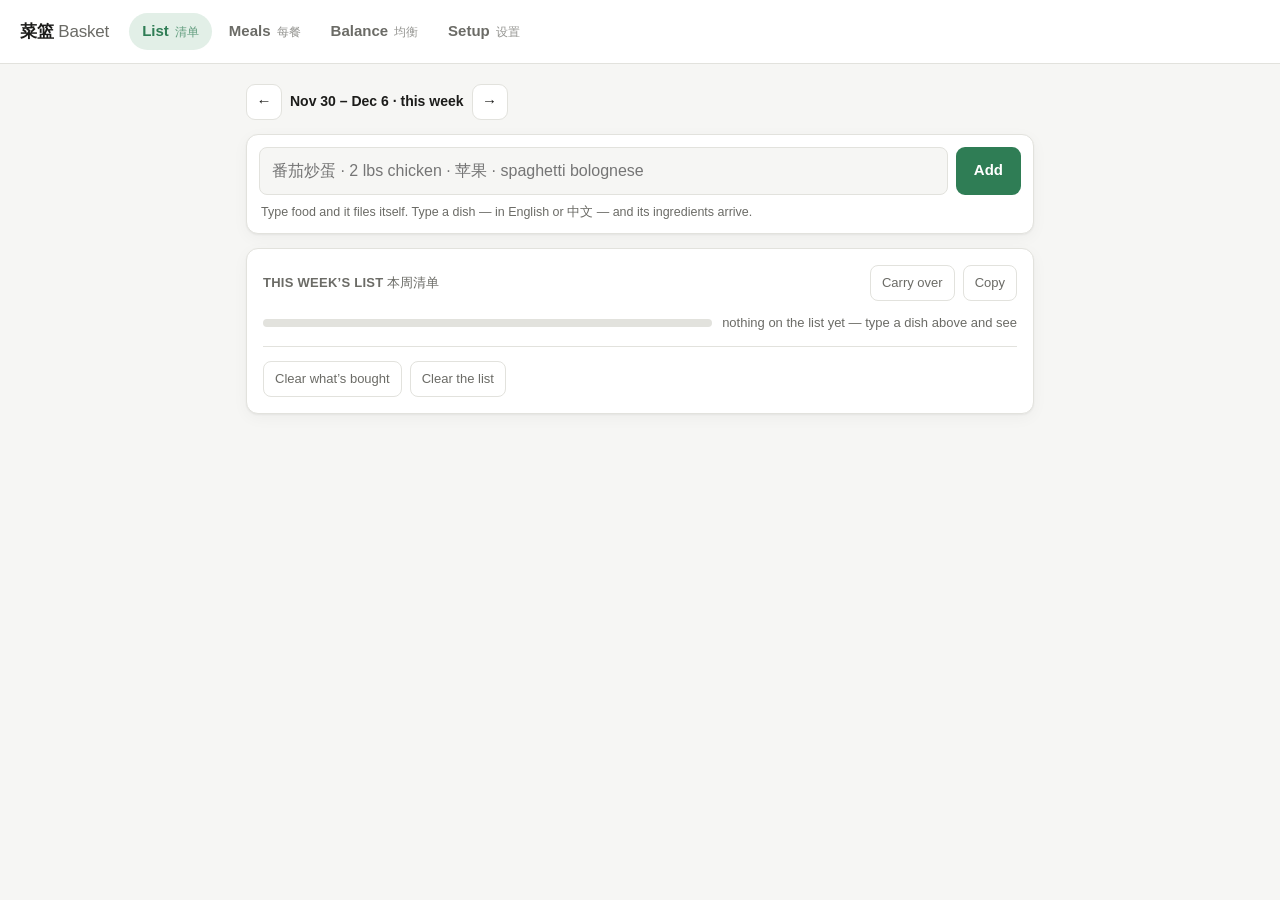
==== grocery/index.html @ 5fa89d5d "Add 菜篮 Basket: a self-sorting weekly grocery list with meal balance A phone-first grocery list that " ====
<!doctype html>
<html lang="en">
<head>
<meta charset="utf-8">
<meta name="viewport" content="width=device-width, initial-scale=1, viewport-fit=cover">
<meta name="theme-color" content="#f6f6f4">
<title>菜篮 Basket — weekly grocery list &amp; balance</title>
<link rel="stylesheet" href="styles.css">
</head>
<body>

<header class="topbar">
  <div class="brand">菜篮 <span>Basket</span></div>
  <nav class="tabs" id="tabs">
    <button class="tab is-active" data-view="list"><b>List</b><i>清单</i></button>
    <button class="tab" data-view="meals"><b>Meals</b><i>每餐</i></button>
    <button class="tab" data-view="week"><b>Balance</b><i>均衡</i></button>
    <button class="tab" data-view="setup"><b>Setup</b><i>设置</i></button>
  </nav>
</header>

<main>

<!-- ─────────────────────────── LIST ─────────────────────────── -->
<section id="view-list" class="view is-active">

  <div class="weeknav">
    <button class="icon" id="weekPrev" title="Previous week">&larr;</button>
    <span class="weeklabel" id="weekLabel">—</span>
    <button class="icon" id="weekNext" title="Next week">&rarr;</button>
    <div class="spacer"></div>
    <button class="chip" id="goThisWeek">This week 本周</button>
  </div>

  <div class="addbar">
    <div class="addrow">
      <input id="addInput" type="text" autocomplete="off" enterkeyhint="done"
             placeholder="番茄炒蛋 · 2 lbs chicken · 苹果 · spaghetti bolognese">
      <button class="add" id="addBtn">Add</button>
    </div>
    <p class="addhint" id="addHint">Type food and it files itself. Type a dish — in English or 中文 — and its ingredients arrive.</p>
    <div class="suggests" id="suggests"></div>
  </div>

  <div class="card">
    <div class="cardhead">
      <h2>This week&rsquo;s list <span class="zh">本周清单</span></h2>
      <div class="cardhead-actions">
        <button class="ghost" id="carryOver" title="Bring last week's unbought items forward">Carry over</button>
        <button class="ghost" id="copyList">Copy</button>
      </div>
    </div>
    <div class="listmeta">
      <div class="bar"><i id="listBar"></i></div>
      <span class="muted" id="listCount">nothing on the list yet</span>
    </div>
    <div id="sections"></div>
    <div class="staples" id="staples"></div>
    <div class="cardhead-actions listfoot">
      <button class="ghost" id="clearGot">Clear what&rsquo;s bought</button>
      <button class="ghost danger" id="clearAll">Clear the list</button>
    </div>
  </div>

</section>

<!-- ─────────────────────────── MEALS ────────────────────────── -->
<section id="view-meals" class="view">

  <div class="weeknav">
    <button class="icon" id="mWeekPrev" title="Previous week">&larr;</button>
    <span class="weeklabel" id="mWeekLabel">—</span>
    <button class="icon" id="mWeekNext" title="Next week">&rarr;</button>
    <div class="spacer"></div>
    <button class="chip" id="goToday">Today 今天</button>
  </div>

  <div class="daychips" id="dayChips"></div>

  <div class="dayhead">
    <h1 id="mealDayTitle">—</h1>
    <p class="sub" id="mealDaySub"></p>
  </div>

  <div id="mealList"></div>

  <div class="card">
    <div class="cardhead"><h2>Shopping <span class="zh">采购</span></h2></div>
    <p class="sub">Everything written on this day, turned into ingredients on this week&rsquo;s list.</p>
    <div class="cardhead-actions listfoot">
      <button class="ghost" id="dayToList">Send this day to the list</button>
      <button class="ghost" id="copyDay">Copy the day</button>
    </div>
  </div>

</section>

<!-- ────────────────────────── BALANCE ───────────────────────── -->
<section id="view-week" class="view">

  <div class="weeknav">
    <button class="icon" id="bWeekPrev" title="Previous week">&larr;</button>
    <span class="weeklabel" id="bWeekLabel">—</span>
    <button class="icon" id="bWeekNext" title="Next week">&rarr;</button>
    <div class="spacer"></div>
    <button class="chip" id="bThisWeek">This week 本周</button>
  </div>

  <div class="card scorecard">
    <div class="score">
      <div class="scorering" id="scoreRing"><span id="scorePct">0%</span></div>
    </div>
    <div class="scoretext">
      <h1 id="scoreHeadline">—</h1>
      <p class="sub" id="scoreSub"></p>
    </div>
  </div>

  <div class="card">
    <div class="cardhead"><h2>Every food group <span class="zh">六大类</span></h2></div>
    <div class="cats" id="balanceGroups"></div>
  </div>

  <div class="card">
    <div class="cardhead"><h2>The week, day by day <span class="zh">每日</span></h2></div>
    <div class="heat" id="balanceGrid"></div>
  </div>

  <div class="card">
    <div class="cardhead"><h2>Every meal <span class="zh">每餐</span></h2></div>
    <p class="sub">A meal is full when it carries vegetables, protein and a grain.</p>
    <div class="heat" id="mealMatrix"></div>
    <div class="mealstats" id="mealStats"></div>
  </div>

  <div class="card advice">
    <div class="cardhead">
      <h2>What to fix <span class="zh">下周建议</span></h2>
      <div class="cardhead-actions"><button class="ghost" id="copyReport">Copy report</button></div>
    </div>
    <ol class="advicelist" id="adviceList"></ol>
  </div>

</section>

<!-- ─────────────────────────── SETUP ────────────────────────── -->
<section id="view-setup" class="view">

  <div class="card">
    <div class="cardhead">
      <h2>Daily targets <span class="zh">每日目标</span></h2>
      <div class="cardhead-actions"><button class="ghost" id="resetTargets">Reset</button></div>
    </div>
    <p class="sub">Servings a day. The weekly goal is seven times these.</p>
    <div class="goals" id="targetInputs"></div>
  </div>

  <div class="card">
    <div class="cardhead"><h2>Teach it <span class="zh">自定义分类</span></h2></div>
    <p class="sub">Anything it filed under <b>Other</b> is listed here. Give it a section and its food groups once and it remembers.</p>
    <div id="teachList"></div>
  </div>

  <div class="card">
    <div class="cardhead"><h2>What it knows <span class="zh">词库</span></h2></div>
    <p class="sub" id="lexStats">—</p>
    <details>
      <summary>The dishes it can shop for</summary>
      <div class="dishlist" id="dishList"></div>
    </details>
  </div>

  <div class="card">
    <div class="cardhead"><h2>Backup <span class="zh">备份</span></h2></div>
    <p class="sub">Everything lives in this browser only. Export now and then.</p>
    <div class="cardhead-actions">
      <button class="ghost" id="exportData">Export JSON</button>
      <label class="ghost filelabel">Import JSON<input type="file" id="importData" accept="application/json" hidden></label>
      <button class="ghost danger" id="wipeData">Erase everything</button>
    </div>
  </div>

</section>

</main>

<div class="toast" id="toast"></div>

<script src="data.js"></script>
<script src="app.js"></script>
</body>
</html>
---- grocery/styles.css ----
/* ── tokens ─────────────────────────────────────────────── */
:root {
  color-scheme: light dark;
  --bg:        #f6f6f4;
  --panel:     #ffffff;
  --ink:       #1c1c1a;
  --ink-soft:  #6b6b66;
  --line:      #e2e2dd;
  --accent:    #2f7d55;
  --accent-sf: #e2efe7;
  --good:      #3f8f66;
  --warn:      #b8860b;
  --bad:       #b4453c;
  --radius:    12px;
  --shadow:    0 1px 2px rgba(0,0,0,.05), 0 4px 16px rgba(0,0,0,.04);
  --tabh:      0px;
}
@media (prefers-color-scheme: dark) {
  :root {
    --bg:       #12140f;
    --panel:    #1b1d18;
    --ink:      #eceade;
    --ink-soft: #97998d;
    --line:     #31342b;
    --accent:   #6fc292;
    --accent-sf:#22301f;
    --good:     #6fbf92;
    --warn:     #d9ae4a;
    --bad:      #e0776c;
    --shadow:   0 1px 2px rgba(0,0,0,.3), 0 4px 16px rgba(0,0,0,.25);
  }
}

* { box-sizing: border-box; }
body {
  margin: 0;
  background: var(--bg);
  color: var(--ink);
  font: 15px/1.5 ui-sans-serif, -apple-system, "Segoe UI", Inter, "PingFang SC",
        "Hiragino Sans GB", "Microsoft YaHei", Roboto, sans-serif;
  -webkit-font-smoothing: antialiased;
  -webkit-text-size-adjust: 100%;
}
.zh { color: var(--ink-soft); font-weight: 400; }

/* ── top bar ────────────────────────────────────────────── */
.topbar {
  display: flex; align-items: center; gap: 20px;
  padding: 13px 20px;
  border-bottom: 1px solid var(--line);
  background: var(--panel);
  position: sticky; top: 0; z-index: 20;
}
.brand { font-weight: 650; letter-spacing: -.01em; font-size: 17px; }
.brand span { color: var(--ink-soft); font-weight: 500; }
.tabs { display: flex; gap: 4px; }
.tab {
  border: 0; background: transparent; color: var(--ink-soft);
  padding: 7px 13px; border-radius: 999px; cursor: pointer;
  font: inherit; font-weight: 500; display: flex; align-items: baseline; gap: 6px;
}
.tab i { font-style: normal; font-size: 12px; opacity: .7; }
.tab:hover { color: var(--ink); background: var(--bg); }
.tab.is-active { background: var(--accent-sf); color: var(--accent); }

main { max-width: 820px; margin: 0 auto; padding: 20px 16px calc(90px + var(--tabh)); }
.view { display: none; }
.view.is-active { display: block; }

/* ── shared bits ────────────────────────────────────────── */
.card {
  background: var(--panel);
  border: 1px solid var(--line);
  border-radius: var(--radius);
  padding: 16px;
  margin-bottom: 14px;
  box-shadow: var(--shadow);
}
.cardhead {
  display: flex; align-items: center; justify-content: space-between;
  gap: 10px; margin-bottom: 12px; flex-wrap: wrap;
}
.cardhead h2 {
  margin: 0; font-size: 13px; font-weight: 600; letter-spacing: .02em;
  text-transform: uppercase; color: var(--ink-soft);
}
.cardhead h2 .zh { text-transform: none; letter-spacing: 0; }
.cardhead-actions { display: flex; gap: 8px; flex-wrap: wrap; align-items: center; }
.listfoot { margin-top: 14px; padding-top: 14px; border-top: 1px solid var(--line); }
h1 { font-size: 22px; margin: 0; letter-spacing: -.02em; }
.sub { color: var(--ink-soft); margin: 4px 0 0; font-size: 14px; }
.muted { color: var(--ink-soft); font-size: 13px; }
.spacer { flex: 1; }
details summary { cursor: pointer; color: var(--ink-soft); font-size: 13px; }

button, input, textarea, select { font: inherit; color: inherit; }
input, select, textarea {
  background: var(--bg); border: 1px solid var(--line);
  border-radius: 8px; padding: 8px 10px;
}
.icon {
  width: 36px; height: 36px; border-radius: 9px; cursor: pointer; flex: none;
  border: 1px solid var(--line); background: var(--panel);
}
.icon:hover { background: var(--bg); }
.chip {
  border: 1px solid var(--line); background: var(--panel); color: var(--ink-soft);
  padding: 7px 13px; border-radius: 999px; cursor: pointer; font-weight: 500; font-size: 13px;
}
.chip:hover { color: var(--ink); }
.ghost {
  border: 1px solid var(--line); background: transparent; color: var(--ink-soft);
  padding: 7px 11px; border-radius: 8px; cursor: pointer; font-size: 13px; font-weight: 500;
}
.ghost:hover { color: var(--ink); background: var(--bg); }
.ghost.danger:hover { color: var(--bad); border-color: var(--bad); }
.filelabel { display: inline-block; }

.weeknav { display: flex; align-items: center; gap: 8px; margin-bottom: 14px; flex-wrap: wrap; }
.weeklabel { font-weight: 600; font-size: 14px; }
.dayhead { margin: 16px 0 14px; }

.bar { height: 8px; border-radius: 999px; background: var(--line); overflow: hidden; position: relative; }
.bar > i { display: block; height: 100%; border-radius: 999px; background: var(--accent); }
.bar > u {
  position: absolute; top: -2px; width: 2px; height: 12px;
  background: var(--ink-soft); opacity: .55; text-decoration: none;
}
.dot { width: 9px; height: 9px; border-radius: 50%; flex: none; background: var(--line); }
.gdot { width: 8px; height: 8px; border-radius: 50%; display: inline-block; flex: none; }

/* ── add bar ────────────────────────────────────────────── */
.addbar {
  background: var(--panel); border: 1px solid var(--line); border-radius: var(--radius);
  padding: 12px; margin-bottom: 14px; box-shadow: var(--shadow);
  position: sticky; top: 62px; z-index: 15;
}
.addrow { display: flex; gap: 8px; }
.addrow input { flex: 1; min-width: 0; font-size: 16px; padding: 11px 12px; }
.add {
  border: 0; background: var(--accent); color: #fff; font-weight: 600;
  padding: 0 18px; border-radius: 9px; cursor: pointer; flex: none;
}
.add:active { transform: translateY(1px); }
.addhint { margin: 8px 2px 0; font-size: 12.5px; color: var(--ink-soft); }
.suggests { display: flex; gap: 6px; overflow-x: auto; margin-top: 9px; padding-bottom: 2px; }
.suggests:empty { display: none; }
.sug {
  flex: none; display: flex; flex-direction: column; align-items: flex-start; gap: 1px;
  border: 1px solid var(--line); background: var(--bg); border-radius: 9px;
  padding: 6px 10px; cursor: pointer; line-height: 1.25; text-align: left;
}
.sug b { font-size: 13.5px; font-weight: 550; }
.sug i { font-style: normal; font-size: 11px; color: var(--ink-soft); }

/* ── the list ───────────────────────────────────────────── */
.listmeta { display: flex; align-items: center; gap: 10px; margin-bottom: 6px; }
.listmeta .bar { flex: 1; }
.aisle { margin-top: 16px; }
.aislehead {
  display: flex; align-items: baseline; gap: 7px;
  padding-bottom: 5px; border-bottom: 1px solid var(--line);
}
.aislehead h3 { margin: 0; font-size: 13px; font-weight: 650; letter-spacing: .01em; }
.aislehead .zh { font-size: 12px; }
.aislehead .count { margin-left: auto; font-size: 12px; color: var(--ink-soft); font-variant-numeric: tabular-nums; }

.items { list-style: none; margin: 0; padding: 0; }
.item {
  display: grid;
  grid-template-columns: 22px 1fr 64px 28px;
  gap: 9px; align-items: center;
  padding: 7px 0; border-bottom: 1px solid var(--line);
}
.item:last-child { border-bottom: 0; }
.item > input[type=checkbox] {
  width: 20px; height: 20px; padding: 0; accent-color: var(--accent); cursor: pointer;
}
.imid { min-width: 0; }
.iname {
  width: 100%; border: 0; background: transparent; padding: 3px 2px;
  font-weight: 500; border-radius: 6px;
}
.iname:focus { background: var(--bg); outline: 1px solid var(--line); }
.isub { display: flex; align-items: center; gap: 6px; flex-wrap: wrap; padding: 0 3px 2px; font-size: 12px; color: var(--ink-soft); }
.isub .from { font-style: italic; }
.isub .note { color: var(--accent); }
.iqty { width: 100%; text-align: right; padding: 5px 7px; font-size: 13px; }
.imore {
  width: 28px; height: 28px; border-radius: 7px; border: 1px solid transparent;
  background: transparent; color: var(--ink-soft); cursor: pointer; line-height: 1;
}
.imore:hover { border-color: var(--line); color: var(--ink); }
.item.is-got .iname { color: var(--ink-soft); text-decoration: line-through; }
.item.is-got .isub { opacity: .6; }

.ipanel { display: none; grid-column: 1 / -1; padding: 8px 0 10px; }
.ipanel.open { display: block; }
.prow { display: flex; align-items: center; gap: 10px; margin-bottom: 9px; flex-wrap: wrap; }
.prow > label { font-size: 12px; color: var(--ink-soft); width: 82px; flex: none; }
.prow select, .prow > input { flex: 1; min-width: 140px; font-size: 14px; }
.gchips { display: flex; gap: 5px; flex-wrap: wrap; flex: 1; }
.gchip {
  border: 1px solid var(--line); background: transparent; color: var(--ink-soft);
  border-radius: 999px; padding: 4px 9px; font-size: 12px; cursor: pointer;
}
.gchip.on { border-color: var(--gc); color: var(--gc); background: color-mix(in srgb, var(--gc) 12%, transparent); }

/* ── meals ──────────────────────────────────────────────── */
.daychips { display: flex; gap: 6px; overflow-x: auto; padding-bottom: 4px; }
.daychip {
  flex: 1 0 auto; min-width: 58px; display: flex; flex-direction: column; align-items: center; gap: 2px;
  border: 1px solid var(--line); background: var(--panel); border-radius: 10px;
  padding: 8px 6px; cursor: pointer;
}
.daychip b { font-size: 13px; font-weight: 600; }
.daychip i { font-style: normal; font-size: 11px; color: var(--ink-soft); }
.daychip .dots { display: flex; gap: 3px; margin-top: 2px; }
.daychip .dot { width: 6px; height: 6px; }
.daychip.is-today { border-color: var(--accent); }
.daychip.is-active { background: var(--accent-sf); border-color: transparent; }
.daychip.is-active b { color: var(--accent); }

.meal .badges { display: flex; gap: 5px; }
.badge {
  font-size: 11px; padding: 3px 8px; border-radius: 999px;
  border: 1px solid var(--line); color: var(--ink-soft);
}
.badge.on { border-color: var(--gc); color: var(--gc); background: color-mix(in srgb, var(--gc) 12%, transparent); }
.entries { list-style: none; margin: 0; padding: 0; }
.entries:empty { display: none; }
.entry {
  display: grid; grid-template-columns: 1fr auto 30px 30px; gap: 6px; align-items: center;
  padding: 4px 0; border-bottom: 1px solid var(--line);
}
.etext { border: 0; background: transparent; padding: 5px 3px; border-radius: 6px; width: 100%; }
.etext:focus { background: var(--bg); outline: 1px solid var(--line); }
.edots { display: flex; gap: 3px; }
.edots .unknown { font-size: 11px; color: var(--ink-soft); }
.esmall {
  width: 28px; height: 28px; border-radius: 7px; border: 1px solid transparent;
  background: transparent; color: var(--ink-soft); cursor: pointer; line-height: 1; font-size: 15px;
}
.esmall:hover { border-color: var(--line); color: var(--ink); }
.mealadd { display: flex; gap: 7px; margin-top: 10px; }
.mealadd input { flex: 1; min-width: 0; font-size: 16px; }
.mealadd .add { padding: 0 15px; font-size: 17px; }

/* ── balance ────────────────────────────────────────────── */
.scorecard { display: flex; align-items: center; gap: 18px; }
.scorering {
  width: 92px; height: 92px; border-radius: 50%; flex: none; position: relative;
  display: grid; place-items: center;
  background: conic-gradient(var(--accent) calc(var(--p) * 1%), var(--line) 0);
}
.scorering::before {
  content: ""; position: absolute; width: 72px; height: 72px;
  border-radius: 50%; background: var(--panel);
}
.scorering span { position: relative; font-size: 20px; font-weight: 650; font-variant-numeric: tabular-nums; }
.scoretext { min-width: 0; }

.cats { display: flex; flex-direction: column; gap: 13px; }
.cat .catrow { display: flex; align-items: baseline; justify-content: space-between; gap: 10px; margin-bottom: 6px; }
.cat .catname { font-weight: 550; display: flex; align-items: center; gap: 7px; font-size: 14px; }
.cat .catnum { font-size: 12.5px; color: var(--ink-soft); font-variant-numeric: tabular-nums; white-space: nowrap; }
.cat .catnum b { color: var(--ink); }
.cat .delta { font-size: 12px; margin-top: 5px; }
.delta.over  { color: var(--good); }
.delta.under { color: var(--bad); }

.heat {
  display: grid; grid-template-columns: 40px repeat(7, 1fr); gap: 3px;
  font-variant-numeric: tabular-nums;
}
.hcol { font-size: 10.5px; color: var(--ink-soft); text-align: center; text-transform: uppercase; letter-spacing: .03em; }
.hcol.is-today { color: var(--accent); font-weight: 650; }
.hrow { font-size: 11px; color: var(--ink-soft); display: flex; align-items: center; }
.hcell {
  aspect-ratio: 1 / 1; border-radius: 6px; background: var(--bg);
  border: 1px solid var(--line); display: grid; place-items: center;
  font-size: 11px; cursor: pointer;
}
.hcell.future { opacity: .35; }
.mealstats { margin-top: 12px; padding-top: 12px; border-top: 1px solid var(--line); font-size: 13px; }
.mstat { margin-bottom: 3px; }

.advicelist { margin: 0; padding-left: 20px; }
.advicelist li { margin-bottom: 10px; }
.advicelist li:last-child { margin-bottom: 0; }

/* ── setup ──────────────────────────────────────────────── */
.goals { display: grid; grid-template-columns: repeat(auto-fit, minmax(148px, 1fr)); gap: 11px; margin-top: 12px; }
.goal { display: flex; flex-direction: column; gap: 5px; }
.goal label { font-size: 12.5px; color: var(--ink-soft); display: flex; align-items: center; gap: 7px; }
.teach { padding: 10px 0; border-bottom: 1px solid var(--line); }
.teach:last-child { border-bottom: 0; }
.teach b { display: block; margin-bottom: 6px; }
.teach select { margin-bottom: 7px; width: 100%; }
.dishlist { display: flex; flex-wrap: wrap; gap: 6px; margin-top: 10px; }

/* ── toast ──────────────────────────────────────────────── */
.toast {
  position: fixed; left: 50%; bottom: calc(20px + var(--tabh));
  transform: translate(-50%, 12px);
  background: var(--ink); color: var(--bg);
  padding: 10px 16px; border-radius: 999px; font-size: 13.5px; font-weight: 500;
  opacity: 0; pointer-events: none; transition: opacity .18s, transform .18s;
  z-index: 40; max-width: 90vw; text-align: center;
}
.toast.show { opacity: .95; transform: translate(-50%, 0); }

/* ── phone ──────────────────────────────────────────────── */
@media (max-width: 640px) {
  :root { --tabh: calc(56px + env(safe-area-inset-bottom, 0px)); }
  .topbar { padding: 11px 16px; }
  .tabs {
    position: fixed; left: 0; right: 0; bottom: 0; z-index: 30;
    background: var(--panel); border-top: 1px solid var(--line);
    padding: 6px 4px calc(6px + env(safe-area-inset-bottom, 0px));
    gap: 0;
  }
  .tab {
    flex: 1; flex-direction: column; align-items: center; gap: 1px;
    padding: 5px 2px; border-radius: 10px; font-size: 12px;
  }
  .tab i { font-size: 10px; }
  main { padding: 16px 13px calc(28px + var(--tabh)); }
  .addbar { top: 56px; }
  .card { padding: 14px; }
  h1 { font-size: 20px; }
  input, select, textarea { font-size: 16px; }
  .iqty, .ghost, .chip { font-size: 13px; }
  .item { grid-template-columns: 22px 1fr 56px 26px; gap: 7px; }
  .heat { grid-template-columns: 32px repeat(7, 1fr); gap: 2px; }
  .hcell { font-size: 10px; border-radius: 5px; }
  .scorecard { gap: 14px; }
  .scorering { width: 78px; height: 78px; }
  .scorering::before { width: 62px; height: 62px; }
  .prow > label { width: 100%; }
}
@media (max-width: 380px) {
  .cat .catnum { font-size: 11.5px; }
  .daychip { min-width: 48px; }
}

/* ── folded seasonings ──────────────────────────────────── */
.staples {
  display: flex; align-items: center; gap: 10px; flex-wrap: wrap;
  margin-top: 14px; padding-top: 12px; border-top: 1px dashed var(--line);
  font-size: 12.5px; color: var(--ink-soft);
}
.staples:empty { display: none; }
.staples span { flex: 1; min-width: 180px; }
.hrow .zh { white-space: nowrap; }
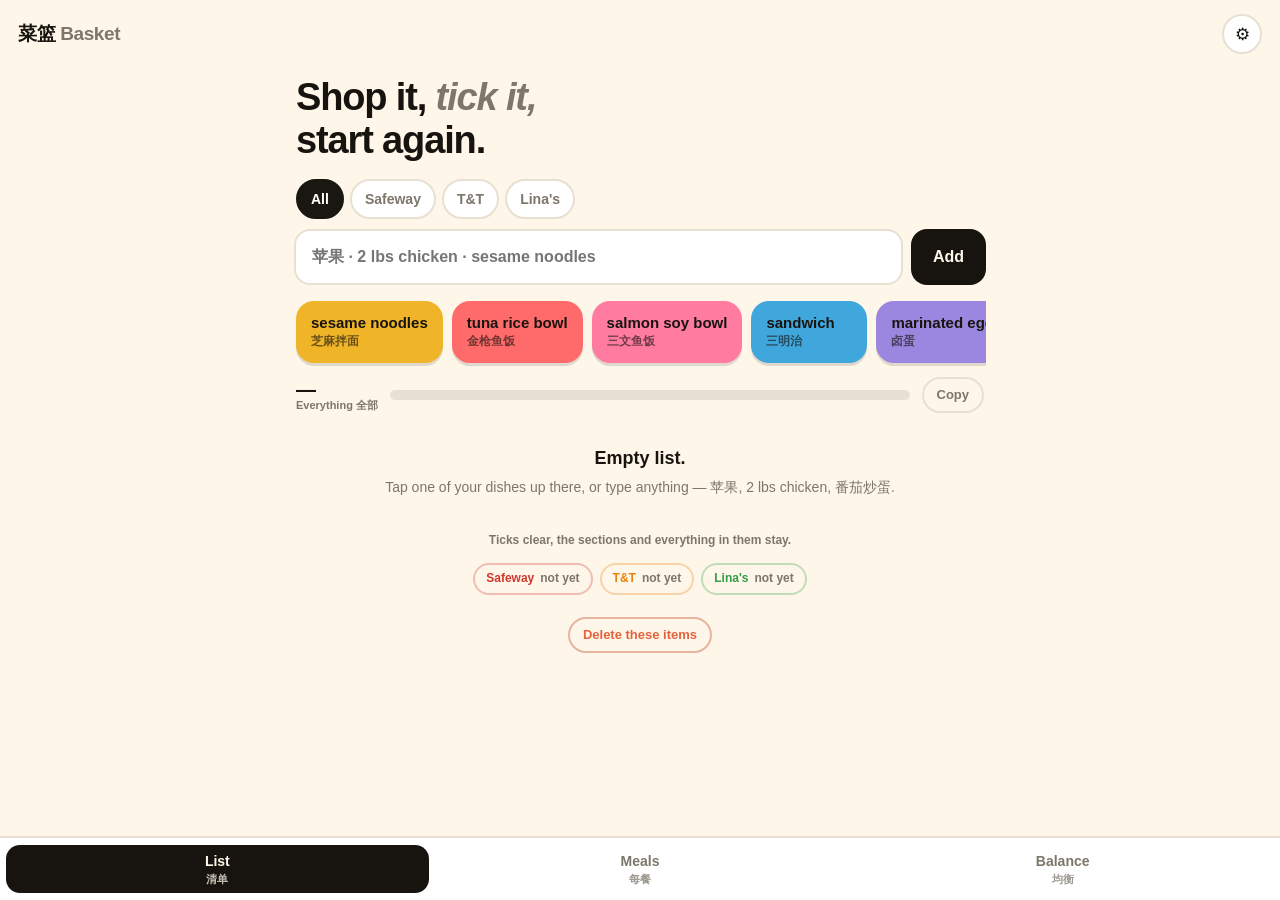
==== commit 65995176: "Redesign Basket: colour-blocked list, one living list, shops and dish buttons Reworks the app around" ====
--- a/grocery/index.html
+++ b/grocery/index.html
@@ -3,20 +3,15 @@
 <head>
 <meta charset="utf-8">
 <meta name="viewport" content="width=device-width, initial-scale=1, viewport-fit=cover">
-<meta name="theme-color" content="#f6f6f4">
-<title>菜篮 Basket — weekly grocery list &amp; balance</title>
+<meta name="theme-color" content="#FFF6EA">
+<title>菜篮 Basket — grocery list &amp; weekly balance</title>
 <link rel="stylesheet" href="styles.css">
 </head>
 <body>
 
 <header class="topbar">
   <div class="brand">菜篮 <span>Basket</span></div>
-  <nav class="tabs" id="tabs">
-    <button class="tab is-active" data-view="list"><b>List</b><i>清单</i></button>
-    <button class="tab" data-view="meals"><b>Meals</b><i>每餐</i></button>
-    <button class="tab" data-view="week"><b>Balance</b><i>均衡</i></button>
-    <button class="tab" data-view="setup"><b>Setup</b><i>设置</i></button>
-  </nav>
+  <button class="gear" id="gearBtn" type="button" aria-label="Settings">⚙</button>
 </header>
 
 <main>
@@ -24,42 +19,36 @@
 <!-- ─────────────────────────── LIST ─────────────────────────── -->
 <section id="view-list" class="view is-active">
 
-  <div class="weeknav">
-    <button class="icon" id="weekPrev" title="Previous week">&larr;</button>
-    <span class="weeklabel" id="weekLabel">—</span>
-    <button class="icon" id="weekNext" title="Next week">&rarr;</button>
-    <div class="spacer"></div>
-    <button class="chip" id="goThisWeek">This week 本周</button>
-  </div>
+  <h1 class="display">Shop it, <em>tick it,</em><br>start again.</h1>
+
+  <div class="stores" id="storeChips"></div>
 
   <div class="addbar">
     <div class="addrow">
       <input id="addInput" type="text" autocomplete="off" enterkeyhint="done"
-             placeholder="番茄炒蛋 · 2 lbs chicken · 苹果 · spaghetti bolognese">
-      <button class="add" id="addBtn">Add</button>
+             placeholder="苹果 · 2 lbs chicken · sesame noodles">
+      <button class="add" id="addBtn" type="button">Add</button>
     </div>
-    <p class="addhint" id="addHint">Type food and it files itself. Type a dish — in English or 中文 — and its ingredients arrive.</p>
     <div class="suggests" id="suggests"></div>
   </div>
 
-  <div class="card">
-    <div class="cardhead">
-      <h2>This week&rsquo;s list <span class="zh">本周清单</span></h2>
-      <div class="cardhead-actions">
-        <button class="ghost" id="carryOver" title="Bring last week's unbought items forward">Carry over</button>
-        <button class="ghost" id="copyList">Copy</button>
-      </div>
-    </div>
-    <div class="listmeta">
-      <div class="bar"><i id="listBar"></i></div>
-      <span class="muted" id="listCount">nothing on the list yet</span>
-    </div>
-    <div id="sections"></div>
-    <div class="staples" id="staples"></div>
-    <div class="cardhead-actions listfoot">
-      <button class="ghost" id="clearGot">Clear what&rsquo;s bought</button>
-      <button class="ghost danger" id="clearAll">Clear the list</button>
-    </div>
+  <div class="favs" id="favs"></div>
+
+  <div class="progress">
+    <div class="pnum"><b id="listCount">—</b><i id="listWhere"></i></div>
+    <div class="bar"><i id="listBar"></i></div>
+    <button class="ghost" id="copyList" type="button">Copy</button>
+  </div>
+
+  <div id="sections"></div>
+  <div class="staples" id="staples"></div>
+
+  <button class="bigdone" id="doneBtn" type="button" hidden>Shopping done ✓</button>
+  <p class="donehint">Ticks clear, the sections and everything in them stay.</p>
+  <div class="runs" id="runs"></div>
+
+  <div class="listfoot">
+    <button class="ghost danger" id="emptyList" type="button">Delete these items</button>
   </div>
 
 </section>
@@ -68,11 +57,11 @@
 <section id="view-meals" class="view">
 
   <div class="weeknav">
-    <button class="icon" id="mWeekPrev" title="Previous week">&larr;</button>
+    <button class="icon" id="mWeekPrev" type="button" aria-label="Previous week">&larr;</button>
     <span class="weeklabel" id="mWeekLabel">—</span>
-    <button class="icon" id="mWeekNext" title="Next week">&rarr;</button>
+    <button class="icon" id="mWeekNext" type="button" aria-label="Next week">&rarr;</button>
     <div class="spacer"></div>
-    <button class="chip" id="goToday">Today 今天</button>
+    <button class="chip" id="goToday" type="button">Today 今天</button>
   </div>
 
   <div class="daychips" id="dayChips"></div>
@@ -84,13 +73,9 @@
 
   <div id="mealList"></div>
 
-  <div class="card">
-    <div class="cardhead"><h2>Shopping <span class="zh">采购</span></h2></div>
-    <p class="sub">Everything written on this day, turned into ingredients on this week&rsquo;s list.</p>
-    <div class="cardhead-actions listfoot">
-      <button class="ghost" id="dayToList">Send this day to the list</button>
-      <button class="ghost" id="copyDay">Copy the day</button>
-    </div>
+  <div class="card flat">
+    <p class="sub">Everything written on this day, turned into ingredients on the list.</p>
+    <button class="wide" id="dayToList" type="button">Send this day to the list</button>
   </div>
 
 </section>
@@ -99,17 +84,15 @@
 <section id="view-week" class="view">
 
   <div class="weeknav">
-    <button class="icon" id="bWeekPrev" title="Previous week">&larr;</button>
+    <button class="icon" id="bWeekPrev" type="button" aria-label="Previous week">&larr;</button>
     <span class="weeklabel" id="bWeekLabel">—</span>
-    <button class="icon" id="bWeekNext" title="Next week">&rarr;</button>
+    <button class="icon" id="bWeekNext" type="button" aria-label="Next week">&rarr;</button>
     <div class="spacer"></div>
-    <button class="chip" id="bThisWeek">This week 本周</button>
+    <button class="chip" id="bThisWeek" type="button">This week 本周</button>
   </div>
 
   <div class="card scorecard">
-    <div class="score">
-      <div class="scorering" id="scoreRing"><span id="scorePct">0%</span></div>
-    </div>
+    <div class="scorering" id="scoreRing"><span id="scorePct">0%</span></div>
     <div class="scoretext">
       <h1 id="scoreHeadline">—</h1>
       <p class="sub" id="scoreSub"></p>
@@ -117,17 +100,17 @@
   </div>
 
   <div class="card">
-    <div class="cardhead"><h2>Every food group <span class="zh">六大类</span></h2></div>
+    <div class="cardhead"><h2>Every food group <i>六大类</i></h2></div>
     <div class="cats" id="balanceGroups"></div>
   </div>
 
   <div class="card">
-    <div class="cardhead"><h2>The week, day by day <span class="zh">每日</span></h2></div>
+    <div class="cardhead"><h2>Day by day <i>每日</i></h2></div>
     <div class="heat" id="balanceGrid"></div>
   </div>
 
   <div class="card">
-    <div class="cardhead"><h2>Every meal <span class="zh">每餐</span></h2></div>
+    <div class="cardhead"><h2>Every meal <i>每餐</i></h2></div>
     <p class="sub">A meal is full when it carries vegetables, protein and a grain.</p>
     <div class="heat" id="mealMatrix"></div>
     <div class="mealstats" id="mealStats"></div>
@@ -135,8 +118,8 @@
 
   <div class="card advice">
     <div class="cardhead">
-      <h2>What to fix <span class="zh">下周建议</span></h2>
-      <div class="cardhead-actions"><button class="ghost" id="copyReport">Copy report</button></div>
+      <h2>What to fix <i>下周</i></h2>
+      <button class="ghost" id="copyReport" type="button">Copy report</button>
     </div>
     <ol class="advicelist" id="adviceList"></ol>
   </div>
@@ -146,37 +129,46 @@
 <!-- ─────────────────────────── SETUP ────────────────────────── -->
 <section id="view-setup" class="view">
 
+  <div class="weeknav">
+    <button class="icon" id="setupBack" type="button" aria-label="Back">&larr;</button>
+    <span class="weeklabel">Setup 设置</span>
+  </div>
+
   <div class="card">
     <div class="cardhead">
-      <h2>Daily targets <span class="zh">每日目标</span></h2>
-      <div class="cardhead-actions"><button class="ghost" id="resetTargets">Reset</button></div>
+      <h2>Your dishes <i>常做的菜</i></h2>
+    </div>
+    <p class="sub">Starred dishes become the coloured buttons on the list and under every meal.</p>
+    <div class="dishlist" id="dishList"></div>
+  </div>
+
+  <div class="card">
+    <div class="cardhead">
+      <h2>Daily targets <i>每日目标</i></h2>
+      <button class="ghost" id="resetTargets" type="button">Reset</button>
     </div>
     <p class="sub">Servings a day. The weekly goal is seven times these.</p>
     <div class="goals" id="targetInputs"></div>
   </div>
 
   <div class="card">
-    <div class="cardhead"><h2>Teach it <span class="zh">自定义分类</span></h2></div>
-    <p class="sub">Anything it filed under <b>Other</b> is listed here. Give it a section and its food groups once and it remembers.</p>
+    <div class="cardhead"><h2>Finished shops <i>购物记录</i></h2></div>
+    <div id="runHistory"></div>
+  </div>
+
+  <div class="card">
+    <div class="cardhead"><h2>Teach it <i>自定义分类</i></h2></div>
+    <p class="sub">Anything filed under <b>Other</b> shows up here. Give it a section and its food groups once and it remembers.</p>
     <div id="teachList"></div>
   </div>
 
   <div class="card">
-    <div class="cardhead"><h2>What it knows <span class="zh">词库</span></h2></div>
+    <div class="cardhead"><h2>Backup <i>备份</i></h2></div>
     <p class="sub" id="lexStats">—</p>
-    <details>
-      <summary>The dishes it can shop for</summary>
-      <div class="dishlist" id="dishList"></div>
-    </details>
-  </div>
-
-  <div class="card">
-    <div class="cardhead"><h2>Backup <span class="zh">备份</span></h2></div>
-    <p class="sub">Everything lives in this browser only. Export now and then.</p>
     <div class="cardhead-actions">
-      <button class="ghost" id="exportData">Export JSON</button>
+      <button class="ghost" id="exportData" type="button">Export JSON</button>
       <label class="ghost filelabel">Import JSON<input type="file" id="importData" accept="application/json" hidden></label>
-      <button class="ghost danger" id="wipeData">Erase everything</button>
+      <button class="ghost danger" id="wipeData" type="button">Erase everything</button>
     </div>
   </div>
 
@@ -184,6 +176,12 @@
 
 </main>
 
+<nav class="tabs" id="tabs">
+  <button class="tab is-active" data-view="list" type="button"><b>List</b><i>清单</i></button>
+  <button class="tab" data-view="meals" type="button"><b>Meals</b><i>每餐</i></button>
+  <button class="tab" data-view="week" type="button"><b>Balance</b><i>均衡</i></button>
+</nav>
+
 <div class="toast" id="toast"></div>
 
 <script src="data.js"></script>
--- a/grocery/styles.css
+++ b/grocery/styles.css
@@ -1,355 +1,401 @@
 /* ── tokens ─────────────────────────────────────────────── */
 :root {
   color-scheme: light dark;
-  --bg:        #f6f6f4;
-  --panel:     #ffffff;
-  --ink:       #1c1c1a;
-  --ink-soft:  #6b6b66;
-  --line:      #e2e2dd;
-  --accent:    #2f7d55;
-  --accent-sf: #e2efe7;
-  --good:      #3f8f66;
-  --warn:      #b8860b;
-  --bad:       #b4453c;
-  --radius:    12px;
-  --shadow:    0 1px 2px rgba(0,0,0,.05), 0 4px 16px rgba(0,0,0,.04);
-  --tabh:      0px;
+  --bg:       #FFF6EA;
+  --panel:    #FFFFFF;
+  --ink:      #17140F;
+  --ink-soft: #7C766B;
+  --line:     #E8E0D2;
+  --accent:   #17140F;
+  --good:     #3FB27F;
+  --bad:      #E4633C;
+  --r:        20px;
+  --shadow:   0 2px 0 rgba(23,20,15,.06), 0 10px 24px rgba(23,20,15,.05);
+  --tabh:     calc(60px + env(safe-area-inset-bottom, 0px));
 }
 @media (prefers-color-scheme: dark) {
   :root {
-    --bg:       #12140f;
-    --panel:    #1b1d18;
-    --ink:      #eceade;
-    --ink-soft: #97998d;
-    --line:     #31342b;
-    --accent:   #6fc292;
-    --accent-sf:#22301f;
-    --good:     #6fbf92;
-    --warn:     #d9ae4a;
-    --bad:      #e0776c;
-    --shadow:   0 1px 2px rgba(0,0,0,.3), 0 4px 16px rgba(0,0,0,.25);
+    --bg:       #14120E;
+    --panel:    #1E1B16;
+    --ink:      #F5EFE3;
+    --ink-soft: #9A9285;
+    --line:     #322D25;
+    --accent:   #F5EFE3;
+    --shadow:   0 2px 0 rgba(0,0,0,.3), 0 10px 24px rgba(0,0,0,.28);
   }
 }
 
-* { box-sizing: border-box; }
+* { box-sizing: border-box; -webkit-tap-highlight-color: transparent; }
 body {
   margin: 0;
   background: var(--bg);
   color: var(--ink);
-  font: 15px/1.5 ui-sans-serif, -apple-system, "Segoe UI", Inter, "PingFang SC",
-        "Hiragino Sans GB", "Microsoft YaHei", Roboto, sans-serif;
+  font: 16px/1.45 ui-rounded, "SF Pro Rounded", "Avenir Next", ui-sans-serif,
+        -apple-system, "Segoe UI", "PingFang SC", "Microsoft YaHei", Roboto, sans-serif;
   -webkit-font-smoothing: antialiased;
   -webkit-text-size-adjust: 100%;
 }
-.zh { color: var(--ink-soft); font-weight: 400; }
-
-/* ── top bar ────────────────────────────────────────────── */
+button, input, select, textarea { font: inherit; color: inherit; }
+button { cursor: pointer; }
+
+/* ── chrome ─────────────────────────────────────────────── */
 .topbar {
-  display: flex; align-items: center; gap: 20px;
-  padding: 13px 20px;
-  border-bottom: 1px solid var(--line);
-  background: var(--panel);
-  position: sticky; top: 0; z-index: 20;
-}
-.brand { font-weight: 650; letter-spacing: -.01em; font-size: 17px; }
-.brand span { color: var(--ink-soft); font-weight: 500; }
-.tabs { display: flex; gap: 4px; }
-.tab {
-  border: 0; background: transparent; color: var(--ink-soft);
-  padding: 7px 13px; border-radius: 999px; cursor: pointer;
-  font: inherit; font-weight: 500; display: flex; align-items: baseline; gap: 6px;
-}
-.tab i { font-style: normal; font-size: 12px; opacity: .7; }
-.tab:hover { color: var(--ink); background: var(--bg); }
-.tab.is-active { background: var(--accent-sf); color: var(--accent); }
-
-main { max-width: 820px; margin: 0 auto; padding: 20px 16px calc(90px + var(--tabh)); }
+  display: flex; align-items: center; justify-content: space-between;
+  padding: 14px 18px 6px;
+  position: sticky; top: 0; z-index: 20; background: var(--bg);
+}
+.brand { font-weight: 800; font-size: 19px; letter-spacing: -.02em; }
+.brand span { color: var(--ink-soft); font-weight: 600; }
+.gear {
+  width: 40px; height: 40px; border-radius: 50%; border: 2px solid var(--line);
+  background: var(--panel); font-size: 17px; line-height: 1;
+}
+main { max-width: 720px; margin: 0 auto; padding: 6px 14px calc(30px + var(--tabh)); }
 .view { display: none; }
 .view.is-active { display: block; }
 
-/* ── shared bits ────────────────────────────────────────── */
+.tabs {
+  position: fixed; left: 0; right: 0; bottom: 0; z-index: 30; display: flex;
+  background: var(--panel); border-top: 2px solid var(--line);
+  padding: 7px 6px calc(7px + env(safe-area-inset-bottom, 0px));
+}
+.tab {
+  flex: 1; border: 0; background: transparent; color: var(--ink-soft);
+  display: flex; flex-direction: column; align-items: center; gap: 0;
+  padding: 6px 2px; border-radius: 14px; font-weight: 700;
+}
+.tab b { font-size: 14px; font-weight: 800; }
+.tab i { font-style: normal; font-size: 10.5px; opacity: .75; }
+.tab.is-active { background: var(--ink); color: var(--bg); }
+
+h1 { font-size: 26px; margin: 0; letter-spacing: -.03em; font-weight: 800; line-height: 1.12; }
+h1.display { font-size: 30px; margin: 10px 2px 16px; }
+h1.display em { font-style: italic; color: var(--ink-soft); }
+.sub { color: var(--ink-soft); margin: 6px 0 0; font-size: 14px; }
+.muted { color: var(--ink-soft); }
+.spacer { flex: 1; }
+
 .card {
-  background: var(--panel);
-  border: 1px solid var(--line);
-  border-radius: var(--radius);
-  padding: 16px;
-  margin-bottom: 14px;
-  box-shadow: var(--shadow);
-}
-.cardhead {
-  display: flex; align-items: center; justify-content: space-between;
-  gap: 10px; margin-bottom: 12px; flex-wrap: wrap;
-}
-.cardhead h2 {
-  margin: 0; font-size: 13px; font-weight: 600; letter-spacing: .02em;
-  text-transform: uppercase; color: var(--ink-soft);
-}
-.cardhead h2 .zh { text-transform: none; letter-spacing: 0; }
-.cardhead-actions { display: flex; gap: 8px; flex-wrap: wrap; align-items: center; }
-.listfoot { margin-top: 14px; padding-top: 14px; border-top: 1px solid var(--line); }
-h1 { font-size: 22px; margin: 0; letter-spacing: -.02em; }
-.sub { color: var(--ink-soft); margin: 4px 0 0; font-size: 14px; }
-.muted { color: var(--ink-soft); font-size: 13px; }
-.spacer { flex: 1; }
-details summary { cursor: pointer; color: var(--ink-soft); font-size: 13px; }
-
-button, input, textarea, select { font: inherit; color: inherit; }
-input, select, textarea {
-  background: var(--bg); border: 1px solid var(--line);
-  border-radius: 8px; padding: 8px 10px;
+  background: var(--panel); border: 2px solid var(--line);
+  border-radius: var(--r); padding: 16px; margin-bottom: 14px; box-shadow: var(--shadow);
+}
+.card.flat { box-shadow: none; }
+.cardhead { display: flex; align-items: center; justify-content: space-between; gap: 10px; margin-bottom: 12px; flex-wrap: wrap; }
+.cardhead h2 { margin: 0; font-size: 15px; font-weight: 800; letter-spacing: -.01em; }
+.cardhead h2 i { font-style: normal; font-weight: 600; color: var(--ink-soft); font-size: 13px; }
+.cardhead-actions { display: flex; gap: 8px; flex-wrap: wrap; }
+
+.ghost {
+  border: 2px solid var(--line); background: transparent; color: var(--ink-soft);
+  padding: 7px 13px; border-radius: 999px; font-size: 13px; font-weight: 700;
+}
+.ghost:active { transform: scale(.97); }
+.ghost.danger { color: var(--bad); border-color: color-mix(in srgb, var(--bad) 35%, var(--line)); }
+.filelabel { display: inline-block; }
+.chip {
+  border: 2px solid var(--line); background: var(--panel); color: var(--ink-soft);
+  padding: 7px 14px; border-radius: 999px; font-weight: 700; font-size: 13px;
 }
 .icon {
-  width: 36px; height: 36px; border-radius: 9px; cursor: pointer; flex: none;
-  border: 1px solid var(--line); background: var(--panel);
-}
-.icon:hover { background: var(--bg); }
-.chip {
-  border: 1px solid var(--line); background: var(--panel); color: var(--ink-soft);
-  padding: 7px 13px; border-radius: 999px; cursor: pointer; font-weight: 500; font-size: 13px;
-}
-.chip:hover { color: var(--ink); }
-.ghost {
-  border: 1px solid var(--line); background: transparent; color: var(--ink-soft);
-  padding: 7px 11px; border-radius: 8px; cursor: pointer; font-size: 13px; font-weight: 500;
-}
-.ghost:hover { color: var(--ink); background: var(--bg); }
-.ghost.danger:hover { color: var(--bad); border-color: var(--bad); }
-.filelabel { display: inline-block; }
-
-.weeknav { display: flex; align-items: center; gap: 8px; margin-bottom: 14px; flex-wrap: wrap; }
-.weeklabel { font-weight: 600; font-size: 14px; }
-.dayhead { margin: 16px 0 14px; }
-
-.bar { height: 8px; border-radius: 999px; background: var(--line); overflow: hidden; position: relative; }
-.bar > i { display: block; height: 100%; border-radius: 999px; background: var(--accent); }
-.bar > u {
-  position: absolute; top: -2px; width: 2px; height: 12px;
-  background: var(--ink-soft); opacity: .55; text-decoration: none;
-}
-.dot { width: 9px; height: 9px; border-radius: 50%; flex: none; background: var(--line); }
-.gdot { width: 8px; height: 8px; border-radius: 50%; display: inline-block; flex: none; }
+  width: 40px; height: 40px; border-radius: 14px; flex: none;
+  border: 2px solid var(--line); background: var(--panel); font-size: 15px;
+}
+.wide {
+  width: 100%; border: 0; background: var(--ink); color: var(--bg);
+  padding: 14px; border-radius: 16px; font-weight: 800; margin-top: 12px;
+}
+input, select {
+  background: var(--bg); border: 2px solid var(--line);
+  border-radius: 12px; padding: 10px 12px;
+}
+input:focus, select:focus { outline: 2px solid var(--ink); outline-offset: -2px; }
+
+/* ── which shop ─────────────────────────────────────────── */
+.stores { display: flex; gap: 6px; overflow-x: auto; padding: 2px 2px 10px; scrollbar-width: none; }
+.stores::-webkit-scrollbar { display: none; }
+.schip {
+  flex: none; display: flex; align-items: center; gap: 7px;
+  border: 2px solid var(--line); background: var(--panel);
+  padding: 8px 13px; border-radius: 999px; font-weight: 800; font-size: 14px;
+  color: var(--ink-soft);
+}
+.schip i {
+  font-style: normal; font-size: 11.5px; font-weight: 800;
+  background: var(--line); color: var(--ink-soft); padding: 1px 7px; border-radius: 999px;
+}
+.schip.on { background: var(--c); border-color: var(--c); color: #fff; }
+.schip.on i { background: rgba(255,255,255,.28); color: #fff; }
 
 /* ── add bar ────────────────────────────────────────────── */
-.addbar {
-  background: var(--panel); border: 1px solid var(--line); border-radius: var(--radius);
-  padding: 12px; margin-bottom: 14px; box-shadow: var(--shadow);
-  position: sticky; top: 62px; z-index: 15;
-}
+.addbar { margin-bottom: 12px; }
 .addrow { display: flex; gap: 8px; }
-.addrow input { flex: 1; min-width: 0; font-size: 16px; padding: 11px 12px; }
+.addrow input {
+  flex: 1; min-width: 0; font-size: 16px; padding: 14px 16px;
+  border-radius: 16px; background: var(--panel); font-weight: 600;
+}
 .add {
-  border: 0; background: var(--accent); color: #fff; font-weight: 600;
-  padding: 0 18px; border-radius: 9px; cursor: pointer; flex: none;
-}
-.add:active { transform: translateY(1px); }
-.addhint { margin: 8px 2px 0; font-size: 12.5px; color: var(--ink-soft); }
-.suggests { display: flex; gap: 6px; overflow-x: auto; margin-top: 9px; padding-bottom: 2px; }
+  border: 0; background: var(--ink); color: var(--bg);
+  padding: 0 22px; border-radius: 16px; font-weight: 800; flex: none;
+}
+.add:active { transform: scale(.97); }
+.suggests { display: flex; gap: 7px; overflow-x: auto; margin-top: 9px; scrollbar-width: none; }
+.suggests::-webkit-scrollbar { display: none; }
 .suggests:empty { display: none; }
 .sug {
-  flex: none; display: flex; flex-direction: column; align-items: flex-start; gap: 1px;
-  border: 1px solid var(--line); background: var(--bg); border-radius: 9px;
-  padding: 6px 10px; cursor: pointer; line-height: 1.25; text-align: left;
-}
-.sug b { font-size: 13.5px; font-weight: 550; }
-.sug i { font-style: normal; font-size: 11px; color: var(--ink-soft); }
-
-/* ── the list ───────────────────────────────────────────── */
-.listmeta { display: flex; align-items: center; gap: 10px; margin-bottom: 6px; }
-.listmeta .bar { flex: 1; }
-.aisle { margin-top: 16px; }
-.aislehead {
-  display: flex; align-items: baseline; gap: 7px;
-  padding-bottom: 5px; border-bottom: 1px solid var(--line);
-}
-.aislehead h3 { margin: 0; font-size: 13px; font-weight: 650; letter-spacing: .01em; }
-.aislehead .zh { font-size: 12px; }
-.aislehead .count { margin-left: auto; font-size: 12px; color: var(--ink-soft); font-variant-numeric: tabular-nums; }
-
+  flex: none; display: flex; flex-direction: column; align-items: flex-start;
+  border: 2px solid var(--line); background: var(--panel);
+  border-radius: 13px; padding: 7px 12px; line-height: 1.25;
+}
+.sug b { font-size: 14px; font-weight: 800; }
+.sug i { font-style: normal; font-size: 11px; color: var(--ink-soft); font-weight: 600; }
+
+/* ── your dishes ────────────────────────────────────────── */
+.favs { display: flex; gap: 9px; overflow-x: auto; padding: 4px 2px 14px; scrollbar-width: none; }
+.favs::-webkit-scrollbar { display: none; }
+.favs:empty { display: none; }
+.fav {
+  flex: none; min-width: 116px; max-width: 168px; text-align: left;
+  border: 0; border-radius: 18px; padding: 13px 15px;
+  background: var(--c); color: #17140F;
+  display: flex; flex-direction: column; gap: 2px;
+  box-shadow: 0 3px 0 rgba(23,20,15,.13);
+}
+.fav:active { transform: translateY(2px); box-shadow: 0 1px 0 rgba(23,20,15,.13); }
+.fav b { font-size: 15px; font-weight: 800; line-height: 1.15; }
+.fav i { font-style: normal; font-size: 11.5px; font-weight: 700; opacity: .62; }
+
+/* ── progress ───────────────────────────────────────────── */
+.progress { display: flex; align-items: center; gap: 12px; margin-bottom: 6px; padding: 0 2px; }
+.pnum { display: flex; flex-direction: column; line-height: 1.05; }
+.pnum b { font-size: 20px; font-weight: 800; letter-spacing: -.02em; }
+.pnum i { font-style: normal; font-size: 11px; color: var(--ink-soft); font-weight: 700; }
+.progress .bar { flex: 1; }
+.bar { height: 10px; border-radius: 999px; background: var(--line); overflow: hidden; position: relative; }
+.bar > i { display: block; height: 100%; border-radius: 999px; background: var(--ink); transition: width .2s; }
+.bar > u { position: absolute; top: -3px; width: 3px; height: 16px; background: var(--ink-soft); opacity: .5; text-decoration: none; }
+
+/* ── the sections ───────────────────────────────────────── */
+.aisle {
+  border-radius: var(--r); padding: 12px 12px 6px; margin: 12px 0;
+  background: var(--panel);
+  background: color-mix(in srgb, var(--c) 12%, var(--panel));
+  border: 2px solid transparent;
+  border-color: color-mix(in srgb, var(--c) 26%, transparent);
+}
+.aislehead { display: flex; align-items: baseline; gap: 7px; padding: 2px 4px 8px; }
+.aislehead b { font-size: 15px; font-weight: 800; letter-spacing: -.01em; }
+.aislehead i { font-style: normal; font-size: 12px; font-weight: 700; color: var(--ink-soft); }
+.aislehead .count {
+  margin-left: auto; font-size: 12.5px; font-weight: 800; color: #fff;
+  background: var(--c); border-radius: 999px; min-width: 24px; text-align: center; padding: 2px 8px;
+}
 .items { list-style: none; margin: 0; padding: 0; }
 .item {
-  display: grid;
-  grid-template-columns: 22px 1fr 64px 28px;
-  gap: 9px; align-items: center;
-  padding: 7px 0; border-bottom: 1px solid var(--line);
-}
-.item:last-child { border-bottom: 0; }
-.item > input[type=checkbox] {
-  width: 20px; height: 20px; padding: 0; accent-color: var(--accent); cursor: pointer;
-}
-.imid { min-width: 0; }
-.iname {
-  width: 100%; border: 0; background: transparent; padding: 3px 2px;
-  font-weight: 500; border-radius: 6px;
-}
-.iname:focus { background: var(--bg); outline: 1px solid var(--line); }
-.isub { display: flex; align-items: center; gap: 6px; flex-wrap: wrap; padding: 0 3px 2px; font-size: 12px; color: var(--ink-soft); }
-.isub .from { font-style: italic; }
-.isub .note { color: var(--accent); }
-.iqty { width: 100%; text-align: right; padding: 5px 7px; font-size: 13px; }
-.imore {
-  width: 28px; height: 28px; border-radius: 7px; border: 1px solid transparent;
-  background: transparent; color: var(--ink-soft); cursor: pointer; line-height: 1;
-}
-.imore:hover { border-color: var(--line); color: var(--ink); }
-.item.is-got .iname { color: var(--ink-soft); text-decoration: line-through; }
-.item.is-got .isub { opacity: .6; }
-
-.ipanel { display: none; grid-column: 1 / -1; padding: 8px 0 10px; }
-.ipanel.open { display: block; }
-.prow { display: flex; align-items: center; gap: 10px; margin-bottom: 9px; flex-wrap: wrap; }
-.prow > label { font-size: 12px; color: var(--ink-soft); width: 82px; flex: none; }
-.prow select, .prow > input { flex: 1; min-width: 140px; font-size: 14px; }
-.gchips { display: flex; gap: 5px; flex-wrap: wrap; flex: 1; }
-.gchip {
-  border: 1px solid var(--line); background: transparent; color: var(--ink-soft);
-  border-radius: 999px; padding: 4px 9px; font-size: 12px; cursor: pointer;
-}
-.gchip.on { border-color: var(--gc); color: var(--gc); background: color-mix(in srgb, var(--gc) 12%, transparent); }
+  display: grid; grid-template-columns: 34px 1fr auto 34px;
+  gap: 8px; align-items: center; padding: 3px 0;
+}
+.tick {
+  width: 30px; height: 30px; border-radius: 50%; padding: 0;
+  border: 2.5px solid color-mix(in srgb, var(--c) 55%, var(--line));
+  background: var(--panel); position: relative;
+}
+.tick.on { background: var(--c); border-color: var(--c); }
+.tick.on::after {
+  content: ""; position: absolute; left: 8px; top: 4px;
+  width: 7px; height: 13px; border: 2.5px solid #fff;
+  border-top: 0; border-left: 0; transform: rotate(42deg);
+}
+.ibody {
+  border: 0; background: transparent; text-align: left; padding: 9px 0;
+  display: flex; flex-direction: column; gap: 1px; min-width: 0;
+}
+.ibody .nm { font-size: 16px; font-weight: 700; letter-spacing: -.01em; }
+.ibody .sub { font-size: 11.5px; color: var(--ink-soft); font-weight: 600; margin: 0;
+  overflow: hidden; text-overflow: ellipsis; white-space: nowrap; }
+.qtytag {
+  font-size: 12px; font-weight: 800; color: var(--ink-soft);
+  background: var(--panel); border-radius: 999px; padding: 3px 9px; white-space: nowrap;
+}
+.edit {
+  width: 30px; height: 30px; border-radius: 50%; border: 0;
+  background: transparent; color: var(--ink-soft); font-size: 17px; line-height: 1;
+}
+.edit:active { background: var(--panel); }
+.item.is-got .nm { text-decoration: line-through; color: var(--ink-soft); }
+.item.is-got .ibody .sub { opacity: .6; }
+
+.panel {
+  display: none; grid-column: 1 / -1;
+  background: var(--panel); border-radius: 14px; padding: 12px; margin: 2px 0 8px;
+}
+.panel.open { display: block; }
+.prow { display: flex; align-items: center; gap: 10px; margin-bottom: 10px; flex-wrap: wrap; }
+.prow > label { font-size: 11.5px; font-weight: 800; color: var(--ink-soft); width: 100%; }
+.prow > input, .prow > select { flex: 1; min-width: 150px; font-size: 15px; }
+.chiprow { display: flex; gap: 6px; flex-wrap: wrap; }
+.pchip {
+  border: 2px solid var(--line); background: transparent; color: var(--ink-soft);
+  border-radius: 999px; padding: 6px 12px; font-size: 13px; font-weight: 700;
+}
+.pchip.on { background: var(--c); border-color: var(--c); color: #fff; }
+
+.empty { text-align: center; padding: 26px 18px; color: var(--ink-soft); }
+.empty .big { font-size: 18px; font-weight: 800; color: var(--ink); margin: 0 0 6px; }
+.empty p { margin: 0; font-size: 14px; }
+
+.staples {
+  display: flex; align-items: center; gap: 10px; flex-wrap: wrap;
+  padding: 4px 4px 0; font-size: 12.5px; color: var(--ink-soft); font-weight: 600;
+}
+.staples:empty { display: none; }
+.staples span { flex: 1; min-width: 170px; }
+
+/* ── the big button ─────────────────────────────────────── */
+.bigdone {
+  width: 100%; border: 0; margin-top: 18px; padding: 20px;
+  border-radius: 22px; font-size: 19px; font-weight: 800; letter-spacing: -.01em;
+  background: var(--line); color: var(--ink-soft);
+  box-shadow: 0 4px 0 rgba(23,20,15,.08);
+}
+.bigdone.ready { background: var(--good); color: #0B2D1E; box-shadow: 0 4px 0 rgba(23,20,15,.18); }
+.bigdone:active { transform: translateY(3px); box-shadow: 0 1px 0 rgba(23,20,15,.14); }
+.donehint { text-align: center; font-size: 12px; color: var(--ink-soft); margin: 8px 0 14px; font-weight: 600; }
+.runs { display: flex; gap: 7px; flex-wrap: wrap; justify-content: center; }
+.run {
+  display: flex; align-items: center; gap: 6px; font-size: 12px; font-weight: 700;
+  border: 2px solid color-mix(in srgb, var(--c) 30%, transparent); border-radius: 999px; padding: 5px 11px;
+}
+.run b { color: var(--c); }
+.run i { font-style: normal; color: var(--ink-soft); }
+.listfoot { display: flex; justify-content: center; margin-top: 22px; }
 
 /* ── meals ──────────────────────────────────────────────── */
-.daychips { display: flex; gap: 6px; overflow-x: auto; padding-bottom: 4px; }
+.weeknav { display: flex; align-items: center; gap: 8px; margin: 6px 0 14px; flex-wrap: wrap; }
+.weeklabel { font-weight: 800; font-size: 15px; }
+.dayhead { margin: 16px 0 14px; }
+.daychips { display: flex; gap: 7px; overflow-x: auto; padding-bottom: 4px; scrollbar-width: none; }
+.daychips::-webkit-scrollbar { display: none; }
 .daychip {
-  flex: 1 0 auto; min-width: 58px; display: flex; flex-direction: column; align-items: center; gap: 2px;
-  border: 1px solid var(--line); background: var(--panel); border-radius: 10px;
-  padding: 8px 6px; cursor: pointer;
-}
-.daychip b { font-size: 13px; font-weight: 600; }
-.daychip i { font-style: normal; font-size: 11px; color: var(--ink-soft); }
-.daychip .dots { display: flex; gap: 3px; margin-top: 2px; }
-.daychip .dot { width: 6px; height: 6px; }
-.daychip.is-today { border-color: var(--accent); }
-.daychip.is-active { background: var(--accent-sf); border-color: transparent; }
-.daychip.is-active b { color: var(--accent); }
-
-.meal .badges { display: flex; gap: 5px; }
+  flex: 1 0 auto; min-width: 60px; display: flex; flex-direction: column; align-items: center; gap: 1px;
+  border: 2px solid var(--line); background: var(--panel); border-radius: 16px; padding: 9px 6px;
+}
+.daychip b { font-size: 14px; font-weight: 800; }
+.daychip i { font-style: normal; font-size: 10.5px; color: var(--ink-soft); font-weight: 700; }
+.daychip .dots { display: flex; gap: 3px; margin-top: 3px; }
+.daychip .dot { width: 6px; height: 6px; border-radius: 50%; background: var(--line); }
+.daychip.is-today { border-color: var(--ink); }
+.daychip.is-active { background: var(--ink); border-color: var(--ink); color: var(--bg); }
+.daychip.is-active i { color: var(--bg); opacity: .7; }
+
+.meal {
+  border: 2px solid transparent;
+  border-color: color-mix(in srgb, var(--c) 34%, transparent);
+  background: color-mix(in srgb, var(--c) 9%, var(--panel));
+}
+.mealhead { display: flex; align-items: baseline; gap: 7px; margin-bottom: 10px; }
+.mealhead b { font-size: 16px; font-weight: 800; }
+.mealhead i { font-style: normal; font-size: 12.5px; color: var(--ink-soft); font-weight: 700; }
+.badges { margin-left: auto; display: flex; gap: 5px; }
 .badge {
-  font-size: 11px; padding: 3px 8px; border-radius: 999px;
-  border: 1px solid var(--line); color: var(--ink-soft);
-}
-.badge.on { border-color: var(--gc); color: var(--gc); background: color-mix(in srgb, var(--gc) 12%, transparent); }
+  font-size: 11px; font-weight: 800; padding: 3px 9px; border-radius: 999px;
+  border: 2px solid var(--line); color: var(--ink-soft);
+}
+.badge.on { border-color: var(--gc); background: var(--gc); color: #fff; }
 .entries { list-style: none; margin: 0; padding: 0; }
-.entries:empty { display: none; }
-.entry {
-  display: grid; grid-template-columns: 1fr auto 30px 30px; gap: 6px; align-items: center;
-  padding: 4px 0; border-bottom: 1px solid var(--line);
-}
-.etext { border: 0; background: transparent; padding: 5px 3px; border-radius: 6px; width: 100%; }
-.etext:focus { background: var(--bg); outline: 1px solid var(--line); }
+.entry { display: grid; grid-template-columns: 1fr auto 30px 30px; gap: 6px; align-items: center; }
+.etext { border: 0; background: transparent; padding: 8px 4px; width: 100%; font-weight: 700; }
+.etext:focus { background: var(--panel); outline: 0; border-radius: 10px; }
 .edots { display: flex; gap: 3px; }
+.gdot { width: 8px; height: 8px; border-radius: 50%; display: inline-block; }
 .edots .unknown { font-size: 11px; color: var(--ink-soft); }
-.esmall {
-  width: 28px; height: 28px; border-radius: 7px; border: 1px solid transparent;
-  background: transparent; color: var(--ink-soft); cursor: pointer; line-height: 1; font-size: 15px;
-}
-.esmall:hover { border-color: var(--line); color: var(--ink); }
-.mealadd { display: flex; gap: 7px; margin-top: 10px; }
-.mealadd input { flex: 1; min-width: 0; font-size: 16px; }
-.mealadd .add { padding: 0 15px; font-size: 17px; }
+.esmall { width: 30px; height: 30px; border-radius: 50%; border: 0; background: transparent; color: var(--ink-soft); font-size: 16px; }
+.esmall:active { background: var(--panel); }
+.mealadd { display: flex; gap: 7px; margin-top: 8px; }
+.mealadd input { flex: 1; min-width: 0; background: var(--panel); }
+.mealadd .add { padding: 0 16px; font-size: 18px; border-radius: 12px; }
+.quickfavs { display: flex; gap: 6px; margin-top: 9px; overflow-x: auto; scrollbar-width: none; }
+.quickfavs::-webkit-scrollbar { display: none; }
+.quick {
+  flex: none; white-space: nowrap;
+  border: 2px solid color-mix(in srgb, var(--c) 45%, transparent);
+  background: color-mix(in srgb, var(--c) 16%, transparent);
+  color: var(--ink); border-radius: 999px; padding: 5px 11px; font-size: 12.5px; font-weight: 700;
+}
 
 /* ── balance ────────────────────────────────────────────── */
-.scorecard { display: flex; align-items: center; gap: 18px; }
+.scorecard { display: flex; align-items: center; gap: 16px; }
 .scorering {
-  width: 92px; height: 92px; border-radius: 50%; flex: none; position: relative;
-  display: grid; place-items: center;
-  background: conic-gradient(var(--accent) calc(var(--p) * 1%), var(--line) 0);
-}
-.scorering::before {
-  content: ""; position: absolute; width: 72px; height: 72px;
-  border-radius: 50%; background: var(--panel);
-}
-.scorering span { position: relative; font-size: 20px; font-weight: 650; font-variant-numeric: tabular-nums; }
-.scoretext { min-width: 0; }
-
-.cats { display: flex; flex-direction: column; gap: 13px; }
-.cat .catrow { display: flex; align-items: baseline; justify-content: space-between; gap: 10px; margin-bottom: 6px; }
-.cat .catname { font-weight: 550; display: flex; align-items: center; gap: 7px; font-size: 14px; }
-.cat .catnum { font-size: 12.5px; color: var(--ink-soft); font-variant-numeric: tabular-nums; white-space: nowrap; }
-.cat .catnum b { color: var(--ink); }
-.cat .delta { font-size: 12px; margin-top: 5px; }
-.delta.over  { color: var(--good); }
+  width: 88px; height: 88px; border-radius: 50%; flex: none; display: grid; place-items: center;
+  position: relative; background: conic-gradient(var(--good) calc(var(--p) * 1%), var(--line) 0);
+}
+.scorering::before { content: ""; position: absolute; width: 66px; height: 66px; border-radius: 50%; background: var(--panel); }
+.scorering span { position: relative; font-size: 19px; font-weight: 800; }
+.scoretext h1 { font-size: 20px; }
+.cats { display: flex; flex-direction: column; gap: 14px; }
+.catrow { display: flex; align-items: baseline; justify-content: space-between; gap: 10px; margin-bottom: 6px; }
+.catname { display: flex; align-items: center; gap: 7px; }
+.catname b { font-weight: 800; font-size: 14.5px; }
+.catname i { font-style: normal; font-size: 12px; color: var(--ink-soft); font-weight: 700; }
+.catnum { font-size: 13px; color: var(--ink-soft); font-weight: 700; white-space: nowrap; }
+.catnum b { color: var(--ink); font-size: 15px; }
+.delta { font-size: 12px; margin-top: 6px; font-weight: 600; }
+.delta.over { color: var(--good); }
 .delta.under { color: var(--bad); }
 
-.heat {
-  display: grid; grid-template-columns: 40px repeat(7, 1fr); gap: 3px;
-  font-variant-numeric: tabular-nums;
-}
-.hcol { font-size: 10.5px; color: var(--ink-soft); text-align: center; text-transform: uppercase; letter-spacing: .03em; }
-.hcol.is-today { color: var(--accent); font-weight: 650; }
-.hrow { font-size: 11px; color: var(--ink-soft); display: flex; align-items: center; }
+.heat { display: grid; grid-template-columns: 36px repeat(7, 1fr); gap: 3px; }
+.hcol { font-size: 10px; color: var(--ink-soft); text-align: center; font-weight: 800; text-transform: uppercase; }
+.hcol.is-today { color: var(--ink); }
+.hrow { font-size: 11px; color: var(--ink-soft); display: flex; align-items: center; font-weight: 700; }
+.hrow .zh { white-space: nowrap; }
 .hcell {
-  aspect-ratio: 1 / 1; border-radius: 6px; background: var(--bg);
-  border: 1px solid var(--line); display: grid; place-items: center;
-  font-size: 11px; cursor: pointer;
+  aspect-ratio: 1 / 1; border-radius: 9px; background: var(--bg);
+  border: 2px solid var(--line); display: grid; place-items: center;
+  font-size: 11px; font-weight: 800; padding: 0;
 }
 .hcell.future { opacity: .35; }
-.mealstats { margin-top: 12px; padding-top: 12px; border-top: 1px solid var(--line); font-size: 13px; }
+.mealstats { margin-top: 12px; padding-top: 12px; border-top: 2px solid var(--line); font-size: 13px; }
 .mstat { margin-bottom: 3px; }
-
-.advicelist { margin: 0; padding-left: 20px; }
-.advicelist li { margin-bottom: 10px; }
+.mstat b { font-weight: 800; }
+.advicelist { margin: 0; padding-left: 20px; font-size: 14.5px; }
+.advicelist li { margin-bottom: 11px; }
 .advicelist li:last-child { margin-bottom: 0; }
 
 /* ── setup ──────────────────────────────────────────────── */
-.goals { display: grid; grid-template-columns: repeat(auto-fit, minmax(148px, 1fr)); gap: 11px; margin-top: 12px; }
-.goal { display: flex; flex-direction: column; gap: 5px; }
-.goal label { font-size: 12.5px; color: var(--ink-soft); display: flex; align-items: center; gap: 7px; }
-.teach { padding: 10px 0; border-bottom: 1px solid var(--line); }
+.goals { display: grid; grid-template-columns: repeat(auto-fit, minmax(150px, 1fr)); gap: 10px; }
+.goal { display: flex; flex-direction: column; gap: 6px; }
+.goal label { font-size: 12.5px; color: var(--ink-soft); display: flex; align-items: center; gap: 7px; font-weight: 700; }
+.goal .dot { width: 10px; height: 10px; border-radius: 50%; }
+.dishlist { display: flex; flex-wrap: wrap; gap: 7px; }
+.dish {
+  border: 2px solid var(--line); background: transparent; border-radius: 14px;
+  padding: 7px 12px; display: flex; flex-direction: column; align-items: flex-start; line-height: 1.2;
+}
+.dish b { font-size: 13.5px; font-weight: 800; }
+.dish i { font-style: normal; font-size: 11px; color: var(--ink-soft); font-weight: 600; }
+.dish.on { border-color: var(--ink); background: color-mix(in srgb, var(--ink) 7%, transparent); }
+.teach { padding: 12px 0; border-bottom: 2px solid var(--line); }
 .teach:last-child { border-bottom: 0; }
-.teach b { display: block; margin-bottom: 6px; }
-.teach select { margin-bottom: 7px; width: 100%; }
-.dishlist { display: flex; flex-wrap: wrap; gap: 6px; margin-top: 10px; }
+.teach b { display: block; margin-bottom: 7px; font-weight: 800; }
+.teach select { width: 100%; margin-bottom: 8px; }
+.runline { display: flex; align-items: center; gap: 8px; padding: 6px 0; font-size: 13.5px; }
+.runtag { font-size: 11.5px; font-weight: 800; color: #fff; background: var(--c); border-radius: 999px; padding: 2px 9px; }
 
 /* ── toast ──────────────────────────────────────────────── */
 .toast {
-  position: fixed; left: 50%; bottom: calc(20px + var(--tabh));
-  transform: translate(-50%, 12px);
+  position: fixed; left: 50%; bottom: calc(14px + var(--tabh)); transform: translate(-50%, 14px);
+  display: flex; align-items: center; gap: 12px;
   background: var(--ink); color: var(--bg);
-  padding: 10px 16px; border-radius: 999px; font-size: 13.5px; font-weight: 500;
+  padding: 12px 16px; border-radius: 20px; font-size: 14px; font-weight: 700; text-align: left;
   opacity: 0; pointer-events: none; transition: opacity .18s, transform .18s;
-  z-index: 40; max-width: 90vw; text-align: center;
-}
-.toast.show { opacity: .95; transform: translate(-50%, 0); }
-
-/* ── phone ──────────────────────────────────────────────── */
-@media (max-width: 640px) {
-  :root { --tabh: calc(56px + env(safe-area-inset-bottom, 0px)); }
-  .topbar { padding: 11px 16px; }
-  .tabs {
-    position: fixed; left: 0; right: 0; bottom: 0; z-index: 30;
-    background: var(--panel); border-top: 1px solid var(--line);
-    padding: 6px 4px calc(6px + env(safe-area-inset-bottom, 0px));
-    gap: 0;
-  }
-  .tab {
-    flex: 1; flex-direction: column; align-items: center; gap: 1px;
-    padding: 5px 2px; border-radius: 10px; font-size: 12px;
-  }
-  .tab i { font-size: 10px; }
-  main { padding: 16px 13px calc(28px + var(--tabh)); }
-  .addbar { top: 56px; }
-  .card { padding: 14px; }
-  h1 { font-size: 20px; }
-  input, select, textarea { font-size: 16px; }
-  .iqty, .ghost, .chip { font-size: 13px; }
-  .item { grid-template-columns: 22px 1fr 56px 26px; gap: 7px; }
-  .heat { grid-template-columns: 32px repeat(7, 1fr); gap: 2px; }
-  .hcell { font-size: 10px; border-radius: 5px; }
-  .scorecard { gap: 14px; }
-  .scorering { width: 78px; height: 78px; }
-  .scorering::before { width: 62px; height: 62px; }
-  .prow > label { width: 100%; }
-}
-@media (max-width: 380px) {
-  .cat .catnum { font-size: 11.5px; }
-  .daychip { min-width: 48px; }
-}
-
-/* ── folded seasonings ──────────────────────────────────── */
-.staples {
-  display: flex; align-items: center; gap: 10px; flex-wrap: wrap;
-  margin-top: 14px; padding-top: 12px; border-top: 1px dashed var(--line);
-  font-size: 12.5px; color: var(--ink-soft);
-}
-.staples:empty { display: none; }
-.staples span { flex: 1; min-width: 180px; }
-.hrow .zh { white-space: nowrap; }
+  z-index: 40; max-width: 92vw;
+}
+.toast.show { opacity: 1; transform: translate(-50%, 0); pointer-events: auto; }
+.toast .undo {
+  border: 0; background: var(--bg); color: var(--ink);
+  border-radius: 999px; padding: 5px 13px; font-weight: 800; font-size: 13px;
+}
+
+@media (min-width: 700px) {
+  h1.display { font-size: 38px; }
+  .item { grid-template-columns: 38px 1fr auto 38px; }
+}
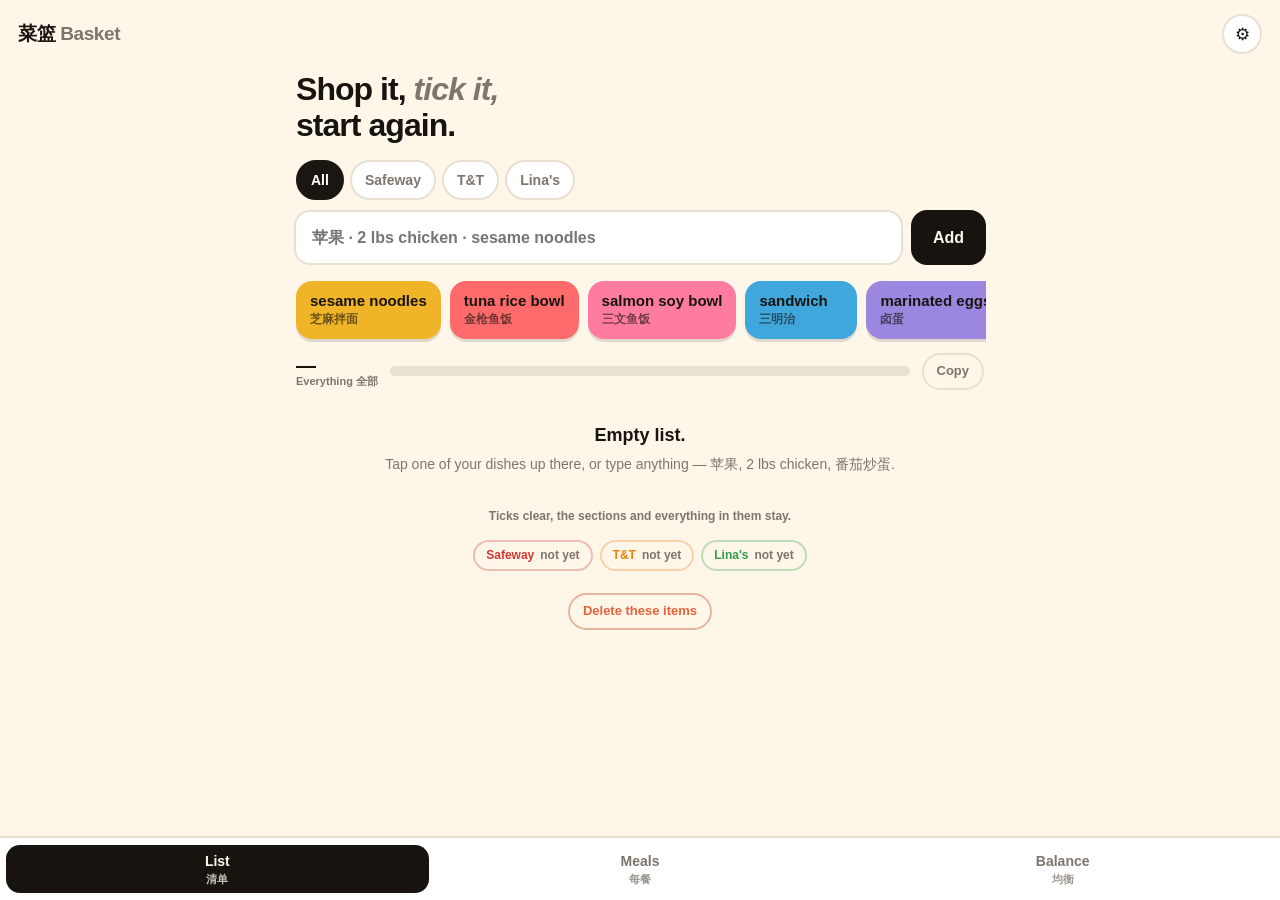
==== commit f3cb73b3: "Trim the list, drop the section counters, add optional cross-device sync - Sections are far lighter:" ====
--- a/grocery/index.html
+++ b/grocery/index.html
@@ -4,7 +4,7 @@
 <meta charset="utf-8">
 <meta name="viewport" content="width=device-width, initial-scale=1, viewport-fit=cover">
 <meta name="theme-color" content="#FFF6EA">
-<title>菜篮 Basket — grocery list &amp; weekly balance</title>
+<title>菜篮 Basket</title>
 <link rel="stylesheet" href="styles.css">
 </head>
 <body>
--- a/grocery/styles.css
+++ b/grocery/styles.css
@@ -14,7 +14,7 @@
   --tabh:     calc(60px + env(safe-area-inset-bottom, 0px));
 }
 @media (prefers-color-scheme: dark) {
-  :root {
+  :root:not([data-theme="light"]) {
     --bg:       #14120E;
     --panel:    #1E1B16;
     --ink:      #F5EFE3;
@@ -24,6 +24,15 @@
     --shadow:   0 2px 0 rgba(0,0,0,.3), 0 10px 24px rgba(0,0,0,.28);
   }
 }
+:root[data-theme="dark"] {
+    --bg:       #14120E;
+    --panel:    #1E1B16;
+    --ink:      #F5EFE3;
+    --ink-soft: #9A9285;
+    --line:     #322D25;
+    --accent:   #F5EFE3;
+    --shadow:   0 2px 0 rgba(0,0,0,.3), 0 10px 24px rgba(0,0,0,.28);
+  }
 
 * { box-sizing: border-box; -webkit-tap-highlight-color: transparent; }
 body {
@@ -69,7 +78,7 @@
 .tab.is-active { background: var(--ink); color: var(--bg); }
 
 h1 { font-size: 26px; margin: 0; letter-spacing: -.03em; font-weight: 800; line-height: 1.12; }
-h1.display { font-size: 30px; margin: 10px 2px 16px; }
+h1.display { font-size: 25px; margin: 6px 2px 14px; }
 h1.display em { font-style: italic; color: var(--ink-soft); }
 .sub { color: var(--ink-soft); margin: 6px 0 0; font-size: 14px; }
 .muted { color: var(--ink-soft); }
@@ -154,8 +163,8 @@
 .favs::-webkit-scrollbar { display: none; }
 .favs:empty { display: none; }
 .fav {
-  flex: none; min-width: 116px; max-width: 168px; text-align: left;
-  border: 0; border-radius: 18px; padding: 13px 15px;
+  flex: none; min-width: 112px; max-width: 168px; text-align: left;
+  border: 0; border-radius: 16px; padding: 11px 14px;
   background: var(--c); color: #17140F;
   display: flex; flex-direction: column; gap: 2px;
   box-shadow: 0 3px 0 rgba(23,20,15,.13);
@@ -176,48 +185,44 @@
 
 /* ── the sections ───────────────────────────────────────── */
 .aisle {
-  border-radius: var(--r); padding: 12px 12px 6px; margin: 12px 0;
+  border-radius: 16px; padding: 8px 12px 6px; margin: 8px 0;
   background: var(--panel);
   background: color-mix(in srgb, var(--c) 12%, var(--panel));
   border: 2px solid transparent;
   border-color: color-mix(in srgb, var(--c) 26%, transparent);
 }
-.aislehead { display: flex; align-items: baseline; gap: 7px; padding: 2px 4px 8px; }
-.aislehead b { font-size: 15px; font-weight: 800; letter-spacing: -.01em; }
-.aislehead i { font-style: normal; font-size: 12px; font-weight: 700; color: var(--ink-soft); }
-.aislehead .count {
-  margin-left: auto; font-size: 12.5px; font-weight: 800; color: #fff;
-  background: var(--c); border-radius: 999px; min-width: 24px; text-align: center; padding: 2px 8px;
-}
+.aislehead { display: flex; align-items: baseline; gap: 6px; padding: 2px 3px 5px; }
+.aislehead b { font-size: 12.5px; font-weight: 800; letter-spacing: .02em; text-transform: uppercase; color: var(--c); }
+.aislehead i { font-style: normal; font-size: 11.5px; font-weight: 700; color: var(--ink-soft); }
 .items { list-style: none; margin: 0; padding: 0; }
 .item {
-  display: grid; grid-template-columns: 34px 1fr auto 34px;
-  gap: 8px; align-items: center; padding: 3px 0;
+  display: grid; grid-template-columns: 28px 1fr auto 30px;
+  gap: 9px; align-items: center;
 }
 .tick {
-  width: 30px; height: 30px; border-radius: 50%; padding: 0;
+  width: 26px; height: 26px; border-radius: 50%; padding: 0;
   border: 2.5px solid color-mix(in srgb, var(--c) 55%, var(--line));
   background: var(--panel); position: relative;
 }
 .tick.on { background: var(--c); border-color: var(--c); }
 .tick.on::after {
-  content: ""; position: absolute; left: 8px; top: 4px;
-  width: 7px; height: 13px; border: 2.5px solid #fff;
+  content: ""; position: absolute; left: 7px; top: 3px;
+  width: 6px; height: 11px; border: 2.5px solid #fff;
   border-top: 0; border-left: 0; transform: rotate(42deg);
 }
 .ibody {
-  border: 0; background: transparent; text-align: left; padding: 9px 0;
-  display: flex; flex-direction: column; gap: 1px; min-width: 0;
-}
-.ibody .nm { font-size: 16px; font-weight: 700; letter-spacing: -.01em; }
-.ibody .sub { font-size: 11.5px; color: var(--ink-soft); font-weight: 600; margin: 0;
+  border: 0; background: transparent; text-align: left; padding: 7px 0;
+  display: flex; flex-direction: column; gap: 0; min-width: 0;
+}
+.ibody .nm { font-size: 15px; font-weight: 700; letter-spacing: -.01em; }
+.ibody .sub { font-size: 11px; color: var(--ink-soft); font-weight: 600; margin: 0;
   overflow: hidden; text-overflow: ellipsis; white-space: nowrap; }
 .qtytag {
   font-size: 12px; font-weight: 800; color: var(--ink-soft);
   background: var(--panel); border-radius: 999px; padding: 3px 9px; white-space: nowrap;
 }
 .edit {
-  width: 30px; height: 30px; border-radius: 50%; border: 0;
+  width: 28px; height: 28px; border-radius: 50%; border: 0;
   background: transparent; color: var(--ink-soft); font-size: 17px; line-height: 1;
 }
 .edit:active { background: var(--panel); }
@@ -396,6 +401,5 @@
 }
 
 @media (min-width: 700px) {
-  h1.display { font-size: 38px; }
-  .item { grid-template-columns: 38px 1fr auto 38px; }
-}
+  h1.display { font-size: 32px; }
+}
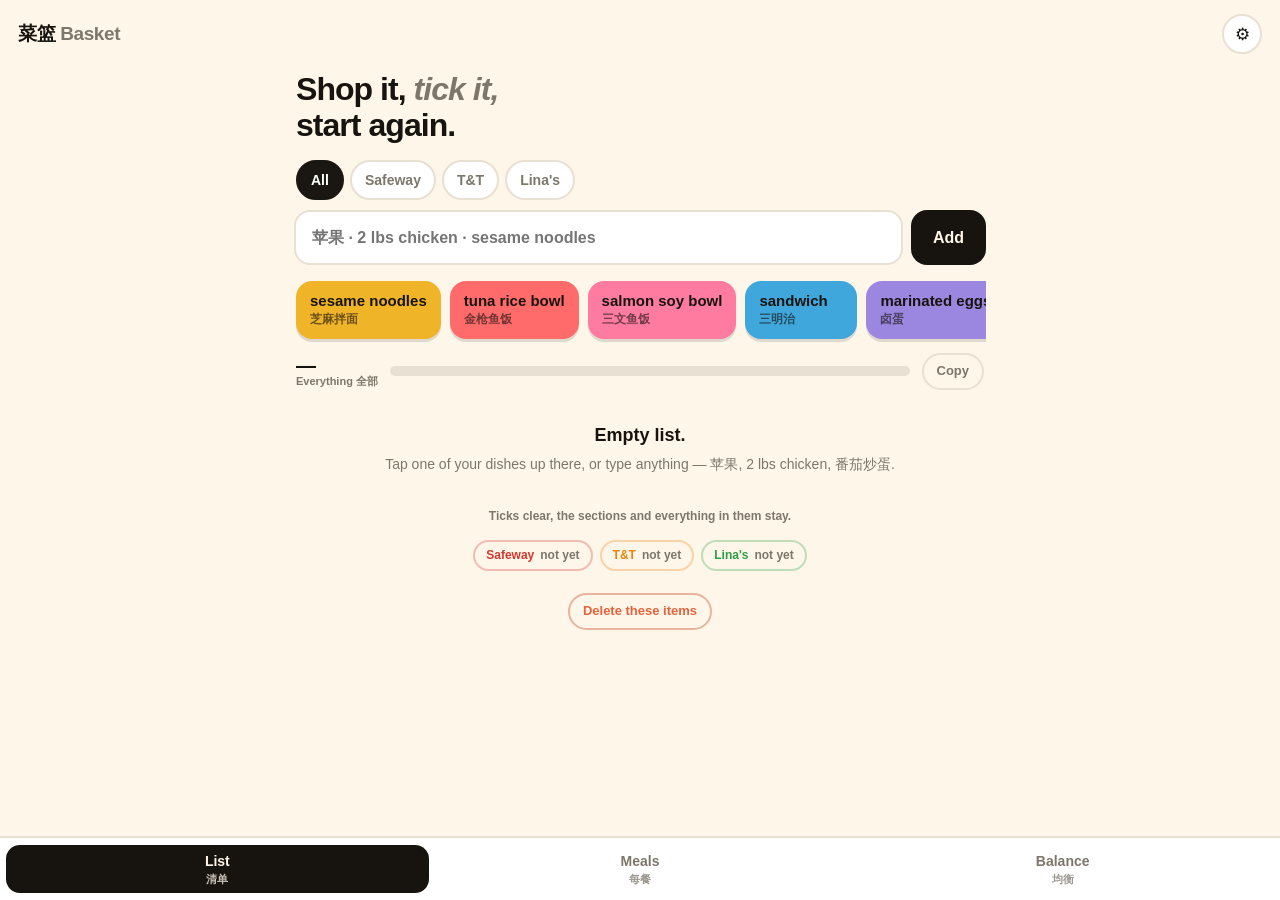
==== commit c031c601: "Swipe a list item left to delete it The row's controls ride a sliding face over a red Delete panel. " ====
--- a/grocery/index.html
+++ b/grocery/index.html
@@ -41,6 +41,7 @@
   </div>
 
   <div id="sections"></div>
+  <p class="listtip" id="listTip" hidden>Swipe an item left to delete it · tap ⋯ to edit it</p>
   <div class="staples" id="staples"></div>
 
   <button class="bigdone" id="doneBtn" type="button" hidden>Shopping done ✓</button>
--- a/grocery/styles.css
+++ b/grocery/styles.css
@@ -195,10 +195,22 @@
 .aislehead b { font-size: 12.5px; font-weight: 800; letter-spacing: .02em; text-transform: uppercase; color: var(--c); }
 .aislehead i { font-style: normal; font-size: 11.5px; font-weight: 700; color: var(--ink-soft); }
 .items { list-style: none; margin: 0; padding: 0; }
-.item {
+.item .row { position: relative; overflow: hidden; border-radius: 12px; }
+.behind {
+  position: absolute; inset: 0; display: flex; align-items: center; justify-content: flex-end;
+  padding-right: 16px; background: var(--bad); border-radius: 12px;
+  color: #fff; font-size: 13px; font-weight: 800;
+}
+.face {
+  position: relative;
   display: grid; grid-template-columns: 28px 1fr auto 30px;
   gap: 9px; align-items: center;
-}
+  background: color-mix(in srgb, var(--c) 12%, var(--panel));
+  touch-action: pan-y; user-select: none; -webkit-user-select: none;
+}
+.item.swiping .face { cursor: grabbing; }
+.qtytag.empty { padding: 0; background: none; }
+.listtip { text-align: center; font-size: 11.5px; color: var(--ink-soft); font-weight: 600; margin: 12px 0 4px; }
 .tick {
   width: 26px; height: 26px; border-radius: 50%; padding: 0;
   border: 2.5px solid color-mix(in srgb, var(--c) 55%, var(--line));
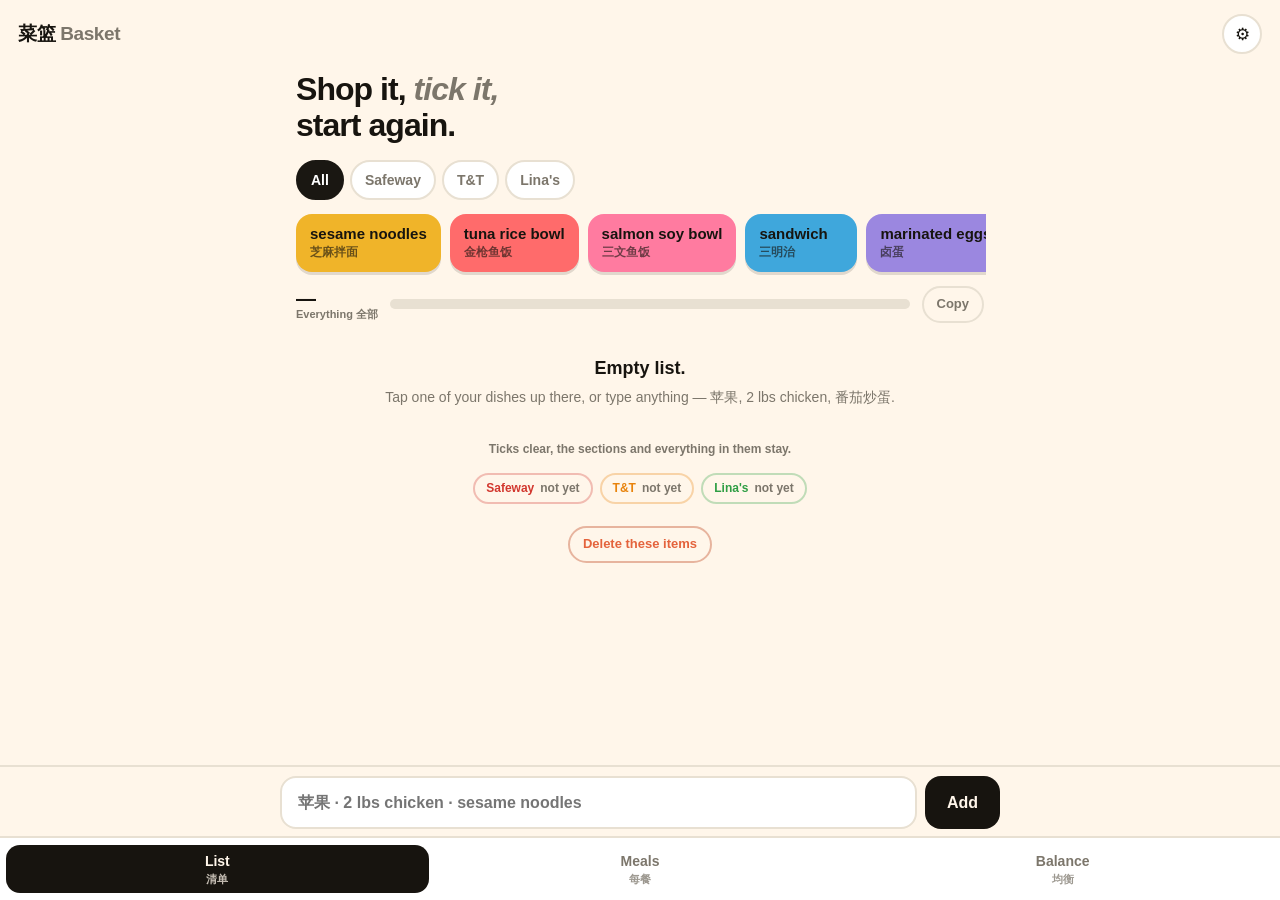
==== commit c6473684: "Move the add bar to the bottom, and ask what a dish still needs The add bar is now fixed above the t" ====
--- a/grocery/index.html
+++ b/grocery/index.html
@@ -23,33 +23,33 @@
 
   <div class="stores" id="storeChips"></div>
 
+  <div class="favs" id="favs"></div>
+
+  <div class="progress">
+    <div class="pnum"><b id="listCount">—</b><i id="listWhere"></i></div>
+    <div class="bar"><i id="listBar"></i></div>
+    <button class="ghost" id="copyList" type="button">Copy</button>
+  </div>
+
+  <div id="sections"></div>
+  <p class="listtip" id="listTip" hidden>Swipe an item left to delete it · tap ⋯ to edit it</p>
+  <div class="staples" id="staples"></div>
+
+  <button class="bigdone" id="doneBtn" type="button" hidden>Shopping done ✓</button>
+  <p class="donehint">Ticks clear, the sections and everything in them stay.</p>
+  <div class="runs" id="runs"></div>
+
+  <div class="listfoot">
+    <button class="ghost danger" id="emptyList" type="button">Delete these items</button>
+  </div>
+
   <div class="addbar">
+    <div class="suggests" id="suggests"></div>
     <div class="addrow">
       <input id="addInput" type="text" autocomplete="off" enterkeyhint="done"
              placeholder="苹果 · 2 lbs chicken · sesame noodles">
       <button class="add" id="addBtn" type="button">Add</button>
     </div>
-    <div class="suggests" id="suggests"></div>
-  </div>
-
-  <div class="favs" id="favs"></div>
-
-  <div class="progress">
-    <div class="pnum"><b id="listCount">—</b><i id="listWhere"></i></div>
-    <div class="bar"><i id="listBar"></i></div>
-    <button class="ghost" id="copyList" type="button">Copy</button>
-  </div>
-
-  <div id="sections"></div>
-  <p class="listtip" id="listTip" hidden>Swipe an item left to delete it · tap ⋯ to edit it</p>
-  <div class="staples" id="staples"></div>
-
-  <button class="bigdone" id="doneBtn" type="button" hidden>Shopping done ✓</button>
-  <p class="donehint">Ticks clear, the sections and everything in them stay.</p>
-  <div class="runs" id="runs"></div>
-
-  <div class="listfoot">
-    <button class="ghost danger" id="emptyList" type="button">Delete these items</button>
   </div>
 
 </section>
@@ -183,6 +183,25 @@
   <button class="tab" data-view="week" type="button"><b>Balance</b><i>均衡</i></button>
 </nav>
 
+<div class="sheet" id="sheet" hidden>
+  <div class="sheetback" id="sheetBack"></div>
+  <div class="sheetpanel" role="dialog" aria-modal="true" aria-labelledby="sheetTitle">
+    <div class="sheethead">
+      <div>
+        <b id="sheetTitle">—</b>
+        <i>What do you still need to buy?</i>
+      </div>
+      <button class="sheetclose" id="sheetClose" type="button" aria-label="Close">×</button>
+    </div>
+    <div class="sheetlist" id="sheetList"></div>
+    <div class="sheetfoot">
+      <button class="ghost" id="sheetAll" type="button">All</button>
+      <button class="ghost" id="sheetNone" type="button">None</button>
+      <button class="add" id="sheetAdd" type="button">Add</button>
+    </div>
+  </div>
+</div>
+
 <div class="toast" id="toast"></div>
 
 <script src="data.js"></script>
--- a/grocery/styles.css
+++ b/grocery/styles.css
@@ -12,6 +12,7 @@
   --r:        20px;
   --shadow:   0 2px 0 rgba(23,20,15,.06), 0 10px 24px rgba(23,20,15,.05);
   --tabh:     calc(60px + env(safe-area-inset-bottom, 0px));
+  --addh:     70px;
 }
 @media (prefers-color-scheme: dark) {
   :root:not([data-theme="light"]) {
@@ -59,7 +60,9 @@
   width: 40px; height: 40px; border-radius: 50%; border: 2px solid var(--line);
   background: var(--panel); font-size: 17px; line-height: 1;
 }
-main { max-width: 720px; margin: 0 auto; padding: 6px 14px calc(30px + var(--tabh)); }
+main { max-width: 720px; margin: 0 auto; padding: 6px 14px calc(24px + var(--tabh)); }
+/* only the list carries the bottom add bar, so only it reserves the room */
+#view-list.is-active { padding-bottom: var(--addh); }
 .view { display: none; }
 .view.is-active { display: block; }
 
@@ -136,10 +139,15 @@
 .schip.on i { background: rgba(255,255,255,.28); color: #fff; }
 
 /* ── add bar ────────────────────────────────────────────── */
-.addbar { margin-bottom: 12px; }
-.addrow { display: flex; gap: 8px; }
+/* the add bar sits at the bottom, above the tabs, where your thumb is */
+.addbar {
+  position: fixed; left: 0; right: 0; bottom: var(--tabh); z-index: 25;
+  background: var(--bg); border-top: 2px solid var(--line);
+  padding: 9px 14px 11px;
+}
+.addrow { display: flex; gap: 8px; max-width: 720px; margin: 0 auto; }
 .addrow input {
-  flex: 1; min-width: 0; font-size: 16px; padding: 14px 16px;
+  flex: 1; min-width: 0; font-size: 16px; padding: 13px 16px;
   border-radius: 16px; background: var(--panel); font-weight: 600;
 }
 .add {
@@ -147,7 +155,7 @@
   padding: 0 22px; border-radius: 16px; font-weight: 800; flex: none;
 }
 .add:active { transform: scale(.97); }
-.suggests { display: flex; gap: 7px; overflow-x: auto; margin-top: 9px; scrollbar-width: none; }
+.suggests { display: flex; gap: 7px; overflow-x: auto; margin: 0 auto 9px; max-width: 720px; scrollbar-width: none; }
 .suggests::-webkit-scrollbar { display: none; }
 .suggests:empty { display: none; }
 .sug {
@@ -415,3 +423,48 @@
 @media (min-width: 700px) {
   h1.display { font-size: 32px; }
 }
+
+/* ── what do you need to buy? ───────────────────────────── */
+.sheet { position: fixed; inset: 0; z-index: 50; display: flex; align-items: flex-end; justify-content: center; }
+.sheet[hidden] { display: none; }
+.sheetback { position: absolute; inset: 0; background: rgba(23, 20, 15, .5); }
+.sheetpanel {
+  position: relative; width: 100%; max-width: 560px; max-height: 84vh;
+  display: flex; flex-direction: column;
+  background: var(--panel); border-radius: 24px 24px 0 0;
+  padding: 16px 14px calc(14px + env(safe-area-inset-bottom, 0px));
+  box-shadow: 0 -8px 40px rgba(0, 0, 0, .28);
+  animation: sheetup .2s ease-out;
+}
+@keyframes sheetup { from { transform: translateY(14px); opacity: .6; } }
+@media (prefers-reduced-motion: reduce) { .sheetpanel { animation: none; } }
+.sheethead { display: flex; align-items: flex-start; justify-content: space-between; gap: 12px; padding: 0 4px 10px; }
+.sheethead b { display: block; font-size: 19px; font-weight: 800; letter-spacing: -.02em; }
+.sheethead i { font-style: normal; font-size: 13px; color: var(--ink-soft); font-weight: 600; }
+.sheetclose {
+  width: 34px; height: 34px; border-radius: 50%; flex: none;
+  border: 2px solid var(--line); background: transparent; color: var(--ink-soft); font-size: 18px; line-height: 1;
+}
+.sheetlist { overflow-y: auto; -webkit-overflow-scrolling: touch; padding: 2px 0; }
+.sline {
+  display: flex; align-items: center; gap: 11px; width: 100%; text-align: left;
+  border: 0; background: transparent; padding: 9px 6px; border-radius: 12px;
+}
+.sline + .sline { border-top: 1px solid var(--line); }
+.sbox {
+  width: 25px; height: 25px; border-radius: 9px; flex: none; position: relative;
+  border: 2.5px solid var(--line); background: var(--bg);
+}
+.sline.on .sbox { background: var(--c); border-color: var(--c); }
+.sline.on .sbox::after {
+  content: ""; position: absolute; left: 7px; top: 2px;
+  width: 6px; height: 12px; border: 2.5px solid #fff; border-top: 0; border-left: 0; transform: rotate(42deg);
+}
+.smid { min-width: 0; flex: 1; display: flex; flex-direction: column; }
+.smid b { font-size: 15px; font-weight: 700; }
+.smid i { font-style: normal; font-size: 11.5px; color: var(--ink-soft); font-weight: 600; }
+.sline:not(.on) .smid b { color: var(--ink-soft); }
+.sqty { font-size: 12px; font-weight: 800; color: var(--ink-soft); background: var(--bg); border-radius: 999px; padding: 3px 9px; }
+.sheetfoot { display: flex; gap: 8px; align-items: center; padding-top: 12px; border-top: 2px solid var(--line); }
+.sheetfoot .add { flex: 1; padding: 14px; border-radius: 16px; }
+.sheetfoot .add:disabled { background: var(--line); color: var(--ink-soft); }
